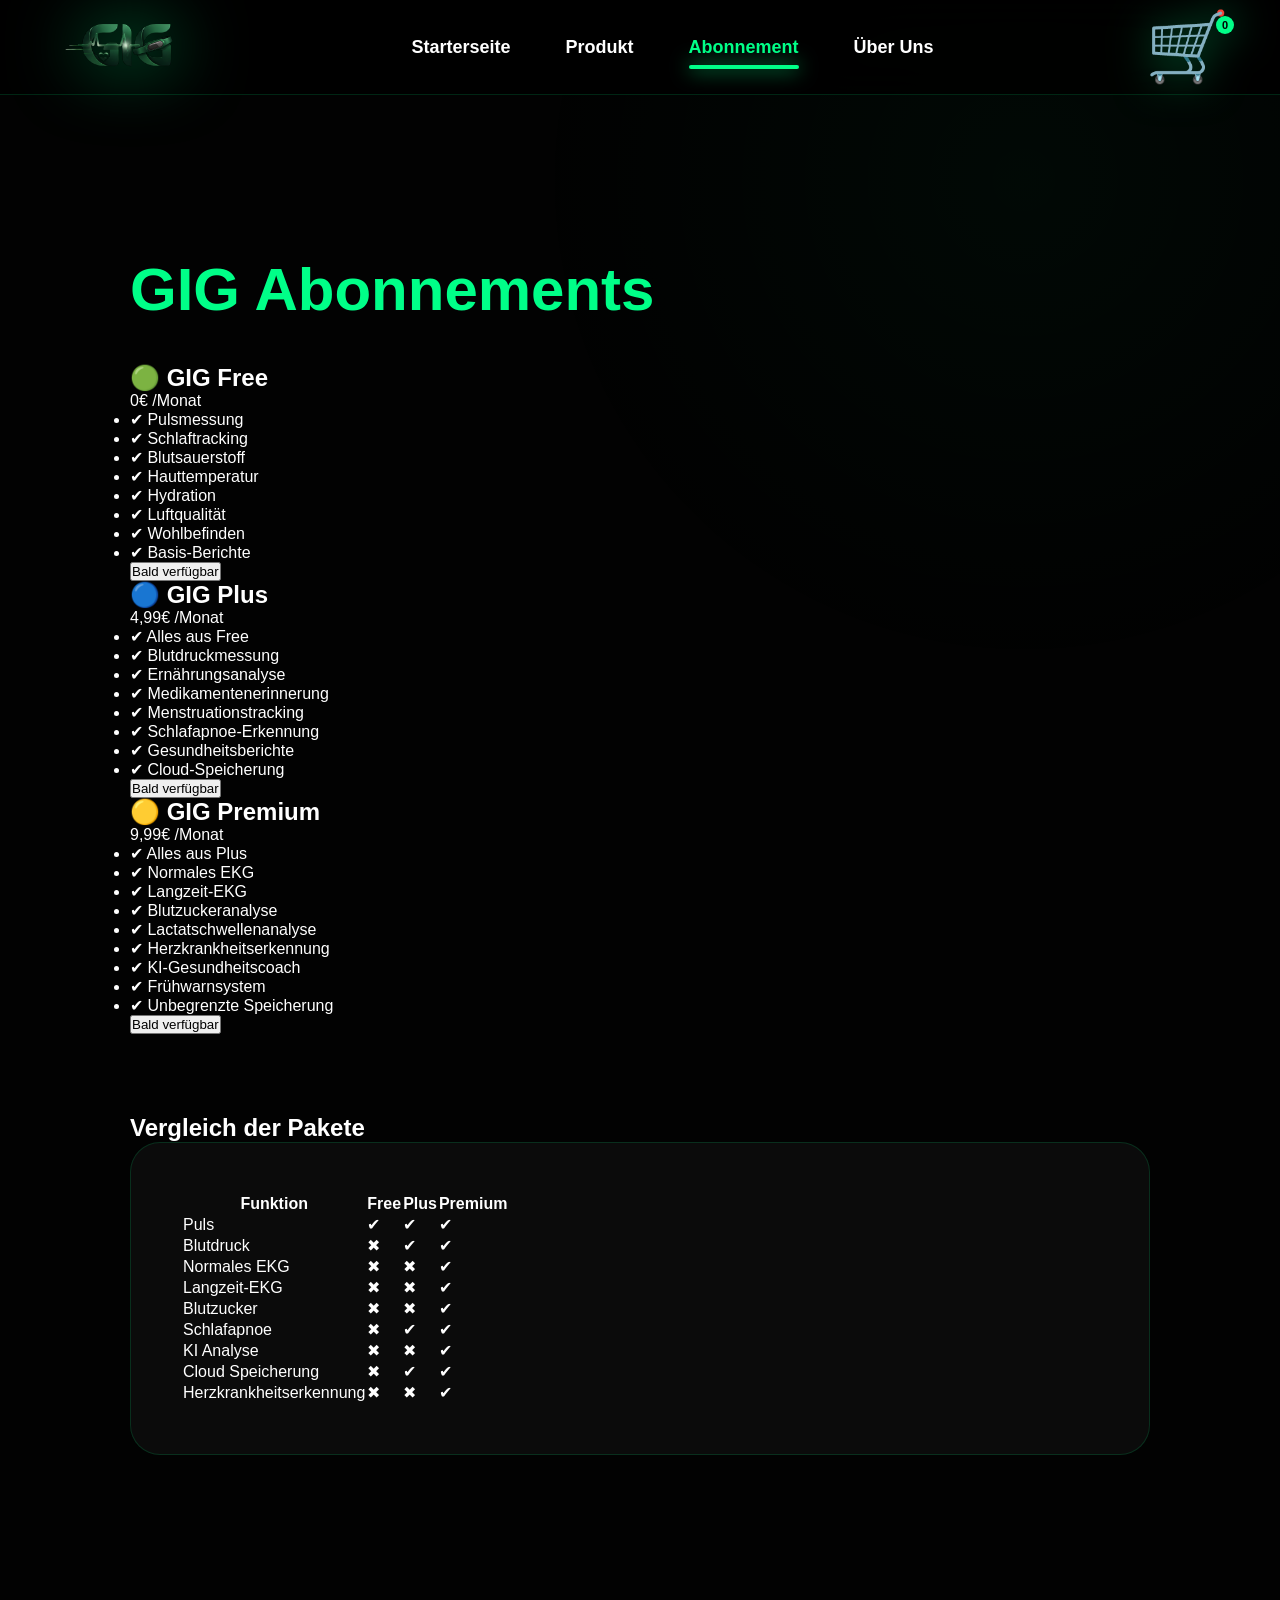
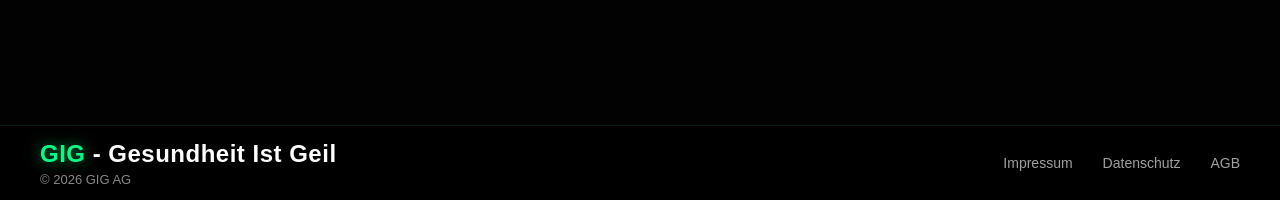
==== abonnement.html @ 449657bc "Create abonnement.html" ====
<!DOCTYPE html>
<html lang="de">

<head>

<meta charset="UTF-8">
<meta name="viewport" content="width=device-width, initial-scale=1.0">

<title>Abonnement | GIG Bracelet</title>

<link rel="stylesheet" href="style.css">

</head>

<body class="legal-body">

<div class="background-glow"></div>

<header>

<nav class="navbar">

<div class="logo">

<img src="logo.png" alt="GIG Logo">

</div>

<ul class="nav-links">

<li>
<a href="index.html">
Starterseite
</a>
</li>

<li>
<a href="produkt.html">
Produkt
</a>
</li>

<li>
<a href="abonnement.html" class="active">
Abonnement
</a>
</li>

<li>
<a href="ueber-uns.html">
Über Uns
</a>
</li>

</ul>

<div class="nav-actions">

<a href="#" class="cart">

🛒

<span class="cart-badge">
0
</span>

</a>

</div>

</nav>

</header>

<main class="legal-page">

<h1>

GIG Abonnements

</h1>

<div class="subscription-grid">

<div class="subscription-card">

<h2>

🟢 GIG Free

</h2>

<div class="price">

0€

<span>/Monat</span>

</div>

<ul>

<li>✔ Pulsmessung</li>
<li>✔ Schlaftracking</li>
<li>✔ Blutsauerstoff</li>
<li>✔ Hauttemperatur</li>
<li>✔ Hydration</li>
<li>✔ Luftqualität</li>
<li>✔ Wohlbefinden</li>
<li>✔ Basis-Berichte</li>

</ul>

<button class="coming-soon">

Bald verfügbar

</button>

</div>

<div class="subscription-card featured">

<h2>

🔵 GIG Plus

</h2>

<div class="price">

4,99€

<span>/Monat</span>

</div>

<ul>

<li>✔ Alles aus Free</li>
<li>✔ Blutdruckmessung</li>
<li>✔ Ernährungsanalyse</li>
<li>✔ Medikamentenerinnerung</li>
<li>✔ Menstruationstracking</li>
<li>✔ Schlafapnoe-Erkennung</li>
<li>✔ Gesundheitsberichte</li>
<li>✔ Cloud-Speicherung</li>

</ul>

<button class="coming-soon">

Bald verfügbar

</button>

</div>
<div class="subscription-card">

<h2>

🟡 GIG Premium

</h2>

<div class="price">

9,99€

<span>/Monat</span>

</div>

<ul>

<li>✔ Alles aus Plus</li>
<li>✔ Normales EKG</li>
<li>✔ Langzeit-EKG</li>
<li>✔ Blutzuckeranalyse</li>
<li>✔ Lactatschwellenanalyse</li>
<li>✔ Herzkrankheitserkennung</li>
<li>✔ KI-Gesundheitscoach</li>
<li>✔ Frühwarnsystem</li>
<li>✔ Unbegrenzte Speicherung</li>

</ul>

<button class="coming-soon">

Bald verfügbar

</button>

</div>

</div>

<h2 style="margin-top:80px;">

Vergleich der Pakete

</h2>

<div class="legal-box">

<table class="comparison-table">

<tr>
<th>Funktion</th>
<th>Free</th>
<th>Plus</th>
<th>Premium</th>
</tr>

<tr>
<td>Puls</td>
<td>✔</td>
<td>✔</td>
<td>✔</td>
</tr>

<tr>
<td>Blutdruck</td>
<td>✖</td>
<td>✔</td>
<td>✔</td>
</tr>

<tr>
<td>Normales EKG</td>
<td>✖</td>
<td>✖</td>
<td>✔</td>
</tr>

<tr>
<td>Langzeit-EKG</td>
<td>✖</td>
<td>✖</td>
<td>✔</td>
</tr>

<tr>
<td>Blutzucker</td>
<td>✖</td>
<td>✖</td>
<td>✔</td>
</tr>

<tr>
<td>Schlafapnoe</td>
<td>✖</td>
<td>✔</td>
<td>✔</td>
</tr>

<tr>
<td>KI Analyse</td>
<td>✖</td>
<td>✖</td>
<td>✔</td>
</tr>

<tr>
<td>Cloud Speicherung</td>
<td>✖</td>
<td>✔</td>
<td>✔</td>
</tr>

<tr>
<td>Herzkrankheitserkennung</td>
<td>✖</td>
<td>✖</td>
<td>✔</td>
</tr>

</table>

</div>

</main>

<footer>

<div class="footer-container">

<div class="footer-left">

<h3>

<span>GIG</span>
- Gesundheit Ist Geil

</h3>

<p>

© 2026 GIG AG

</p>

</div>

<div class="footer-right">

<a href="impressum.html">
Impressum
</a>

<a href="datenschutz.html">
Datenschutz
</a>

<a href="agb.html">
AGB
</a>

</div>

</div>

</footer>

</body>

</html>
---- style.css ----
/* ==========================================
   GIG BRACELET - MEGA VERSION
   CSS PART 1
========================================== */

*{
margin:0;
padding:0;
box-sizing:border-box;
font-family:'Segoe UI',sans-serif;
}

html{
scroll-behavior:smooth;
}

body{

background:#020202;
color:white;

height:100vh;

overflow:hidden;
}

/* ==========================
   BACKGROUND
========================== */

.background-glow{

position:fixed;

top:-250px;
right:-250px;

width:1200px;
height:1200px;

background:
radial-gradient(
circle,
rgba(0,255,136,.20),
transparent 70%
);

filter:blur(120px);

z-index:-2;
}

/* ==========================
   NAVBAR
========================== */

.navbar{

height:95px;

display:flex;

justify-content:space-between;

align-items:center;

padding:0 50px;

background:
rgba(0,0,0,.82);

backdrop-filter:blur(20px);

border-bottom:
1px solid rgba(0,255,136,.15);
}

/* ==========================
   LOGO
========================== */

.logo img{

height:150px;

filter:
drop-shadow(
0 0 35px rgba(0,255,136,.55)
);

transition:.3s;
}

.logo img:hover{

transform:scale(1.04);
}

/* ==========================
   MENU
========================== */

.nav-links{

display:flex;

list-style:none;

gap:55px;
}

.nav-links a{

text-decoration:none;

color:white;

font-size:18px;

font-weight:700;

transition:.3s;
}

.nav-links a:hover{

color:#00ff88;
}

.active{

color:#00ff88 !important;

position:relative;
}

.active::after{

content:"";

position:absolute;

left:0;
bottom:-12px;

width:100%;
height:4px;

background:#00ff88;

border-radius:50px;

box-shadow:
0 0 20px #00ff88;
}

/* ==========================
   CART
========================== */

.cart{

position:relative;

font-size:68px;

text-decoration:none;

color:white;

filter:
drop-shadow(
0 0 20px rgba(0,255,136,.5)
);
}

.cart-badge{

position:absolute;

top:8px;
right:-4px;

width:18px;
height:18px;

border-radius:50%;

background:#00ff88;

color:black;

font-size:11px;

display:flex;

align-items:center;

justify-content:center;

font-weight:900;
}

/* ==========================
   HERO
========================== */

.hero{

height:calc(100vh - 95px);

display:grid;

grid-template-columns:
42% 58%;

align-items:center;

padding:
20px 60px 80px;
}

/* ==========================
   LEFT SIDE
========================== */

.hero-left{

max-width:750px;
}

.hero-tag{

display:inline-block;

padding:
12px 20px;

background:
rgba(0,255,136,.10);

border:
1px solid rgba(0,255,136,.20);

border-radius:50px;

font-size:20px;

font-weight:900;

letter-spacing:3px;

color:#00ff88;

margin-bottom:25px;

text-shadow:
0 0 20px rgba(0,255,136,.4);
}

.hero-left h1{

font-size:140px;

font-weight:900;

line-height:.85;

margin-bottom:30px;

text-shadow:
0 0 25px rgba(0,255,136,.25),
0 0 60px rgba(0,255,136,.15);
}

.hero-left p{

font-size:22px;

line-height:1.9;

color:#dddddd;

margin-bottom:40px;
}

/* ==========================
   BUTTON
========================== */

.hero-buttons{

display:flex;

gap:20px;

margin-bottom:35px;
}

.btn-primary{

padding:
20px 38px;

background:#00ff88;

color:black;

font-weight:900;

border-radius:18px;

text-decoration:none;

transition:.3s;
}

.btn-primary:hover{

transform:translateY(-4px);

box-shadow:
0 0 35px rgba(0,255,136,.55);
}
/* ==========================================
   STATS CARDS
========================================== */

.stats{

display:flex;

gap:20px;
}

.stat-card{

width:170px;
height:170px;

background:
linear-gradient(
180deg,
rgba(12,12,12,.95),
rgba(18,18,18,.98)
);

border:
1px solid rgba(0,255,136,.15);

border-radius:26px;

display:flex;
flex-direction:column;

justify-content:center;
align-items:center;

transition:.3s;
}

.stat-card:hover{

transform:
translateY(-10px);

border-color:#00ff88;

box-shadow:
0 0 35px rgba(0,255,136,.25);
}

/* SYMBOL */

.stat-icon{

font-size:34px;

margin-bottom:10px;
}

/* ZAHLEN */

.stat-number{

font-size:72px;

font-weight:900;

line-height:1;

color:#00ff88;

margin-bottom:8px;

text-shadow:
0 0 15px #00ff88,
0 0 35px rgba(0,255,136,.7),
0 0 70px rgba(0,255,136,.35);
}

.stat-text{

font-size:14px;

font-weight:600;

color:#d5d5d5;

text-align:center;

max-width:120px;
}

/* ==========================================
   HERO RIGHT
========================================== */

.hero-right{

position:relative;

display:flex;

justify-content:center;
align-items:center;

height:100%;
}

/* ==========================================
   BRACELET GLOW
========================================== */

.bracelet-glow{

position:absolute;

width:1000px;
height:1000px;

background:
radial-gradient(
circle,
rgba(0,255,136,.22),
rgba(0,255,136,.08),
transparent 70%
);

filter:blur(120px);

z-index:1;
}

/* ==========================================
   BRACELET IMAGE
========================================== */

.bracelet-image{

position:relative;

z-index:2;

width:720px;

max-width:none;

filter:
drop-shadow(
0 0 50px rgba(0,255,136,.25)
)
drop-shadow(
0 0 120px rgba(0,255,136,.15)
);

animation:
braceletFloat 6s ease-in-out infinite;
}

@keyframes braceletFloat{

0%{
transform:translateY(0);
}

50%{
transform:translateY(-12px);
}

100%{
transform:translateY(0);
}

}

/* ==========================================
   FADE ANIMATION
========================================== */

.hero-left{

animation:
fadeLeft 1s ease;
}

.hero-right{

animation:
fadeRight 1s ease;
}

@keyframes fadeLeft{

from{

opacity:0;

transform:
translateX(-60px);
}

to{

opacity:1;

transform:
translateX(0);
}

}

@keyframes fadeRight{

from{

opacity:0;

transform:
translateX(60px);
}

to{

opacity:1;

transform:
translateX(0);
}

}
/* ==========================================
   FOOTER
========================================== */

footer{

position:absolute;

bottom:0;
left:0;

width:100%;

height:75px;

display:flex;
align-items:center;

padding:0 40px;

border-top:
1px solid rgba(0,255,136,.12);

background:
rgba(0,0,0,.55);

backdrop-filter:
blur(20px);
}

.footer-container{

width:100%;

display:flex;

justify-content:space-between;

align-items:center;
}

/* LEFT */

.footer-left h3{

font-size:24px;

font-weight:900;

letter-spacing:.5px;
}

.footer-left span{

color:#00ff88;

text-shadow:
0 0 15px rgba(0,255,136,.6);
}

.footer-left p{

font-size:13px;

margin-top:4px;

color:#888;
}

/* RIGHT */

.footer-right{

display:flex;

gap:30px;
}

.footer-right a{

text-decoration:none;

font-size:14px;

color:#a0a0a0;

transition:.3s;
}

.footer-right a:hover{

color:#00ff88;
}

/* ==========================================
   PREMIUM GLOW EFFECTS
========================================== */

.logo img{

animation:
logoPulse 4s ease-in-out infinite;
}

@keyframes logoPulse{

0%{
filter:
drop-shadow(
0 0 25px rgba(0,255,136,.35)
);
}

50%{
filter:
drop-shadow(
0 0 45px rgba(0,255,136,.8)
);
}

100%{
filter:
drop-shadow(
0 0 25px rgba(0,255,136,.35)
);
}

}

.hero-left h1{

text-shadow:
0 0 20px rgba(0,255,136,.25),
0 0 50px rgba(0,255,136,.15),
0 0 120px rgba(0,255,136,.08);
}

/* ==========================================
   LARGE SCREENS
========================================== */

@media(min-width:1800px){

.hero-left h1{

font-size:170px;
}

.hero-left p{

font-size:28px;
}

.bracelet-image{

width:900px;
}

.logo img{

height:180px;
}

.stat-card{

width:190px;
height:190px;
}

}

/* ==========================================
   TABLET
========================================== */

@media(max-width:1200px){

body{
overflow:auto;
}

.hero{

grid-template-columns:1fr;

height:auto;

padding-top:120px;
}

.hero-left{

text-align:center;

max-width:100%;
}

.hero-buttons{

justify-content:center;
}

.stats{

justify-content:center;

flex-wrap:wrap;
}

.hero-right{

margin-top:40px;
}

.bracelet-image{

width:600px;

max-width:100%;
}

footer{

position:relative;

height:auto;

padding:25px;
}

.footer-container{

flex-direction:column;

gap:15px;

text-align:center;
}

}

/* ==========================================
   MOBILE
========================================== */

@media(max-width:768px){

.navbar{

padding:0 20px;
}

.logo img{

height:90px;
}

.nav-links{

display:none;
}

.cart{

font-size:48px;
}

.hero{

padding:120px 20px 40px;
}

.hero-left h1{

font-size:72px;
}

.hero-left p{

font-size:18px;
}

.hero-tag{

font-size:14px;
}

.hero-buttons{

justify-content:center;
}

.stats{

flex-direction:column;

align-items:center;
}

.stat-card{

width:100%;
max-width:280px;
}

.bracelet-image{

width:100%;
max-width:450px;
}

.footer-right{

flex-direction:column;

gap:10px;
}

}

/* ==========================================
   SMALL PHONES
========================================== */

@media(max-width:500px){

.hero-left h1{

font-size:50px;
}

.hero-left p{

font-size:16px;
}

.hero-tag{

font-size:12px;

letter-spacing:2px;
}

.logo img{

height:70px;
}

}

/* ==========================================
   SCROLLBAR
========================================== */

::-webkit-scrollbar{

width:10px;
}

::-webkit-scrollbar-track{

background:#050505;
}

::-webkit-scrollbar-thumb{

background:#00ff88;

border-radius:50px;
}

/* ==========================================
   FINAL TOUCH
========================================== */

img{
user-select:none;
}

a{
transition:.3s;
}

body::after{

content:"";

position:fixed;

top:0;
left:0;

width:100%;
height:100%;

pointer-events:none;

background:
radial-gradient(
circle at 80% 20%,
rgba(0,255,136,.03),
transparent 40%
);

z-index:-1;
}

/* ==========================================
   LEGAL PAGES
========================================== */

.legal-page{

max-width:1100px;

margin:120px auto;

padding:40px;
}

.legal-page h1{

font-size:60px;

margin-bottom:40px;

color:#00ff88;
}

.legal-box{

background:#0b0b0b;

padding:40px;

border-radius:30px;

border:
1px solid rgba(0,255,136,.15);
}

.legal-box h2{

color:#00ff88;

margin-top:30px;
margin-bottom:15px;
}

.legal-box p{

line-height:1.8;

color:#d0d0d0;
}

/* ==========================================
   LEGAL PAGES
========================================== */

.legal-body{

height:auto !important;

overflow-y:auto !important;

overflow-x:hidden;
}

.legal-page{

max-width:1100px;

margin:120px auto;

padding:40px;

padding-bottom:150px;
}

.legal-box{

background:#0b0b0b;

border:1px solid rgba(0,255,136,.15);

border-radius:30px;

padding:50px;
}

.legal-box h2{

margin-top:30px;

margin-bottom:15px;

color:#00ff88;
}

.legal-box p{

line-height:2;

font-size:18px;

color:#d0d0d0;
}

.legal-body footer{

position:relative;

margin-top:80px;
}

/* ==========================================
   LEGAL PAGES NO GLOW
========================================== */

body.legal-body .background-glow{

display:none;
}
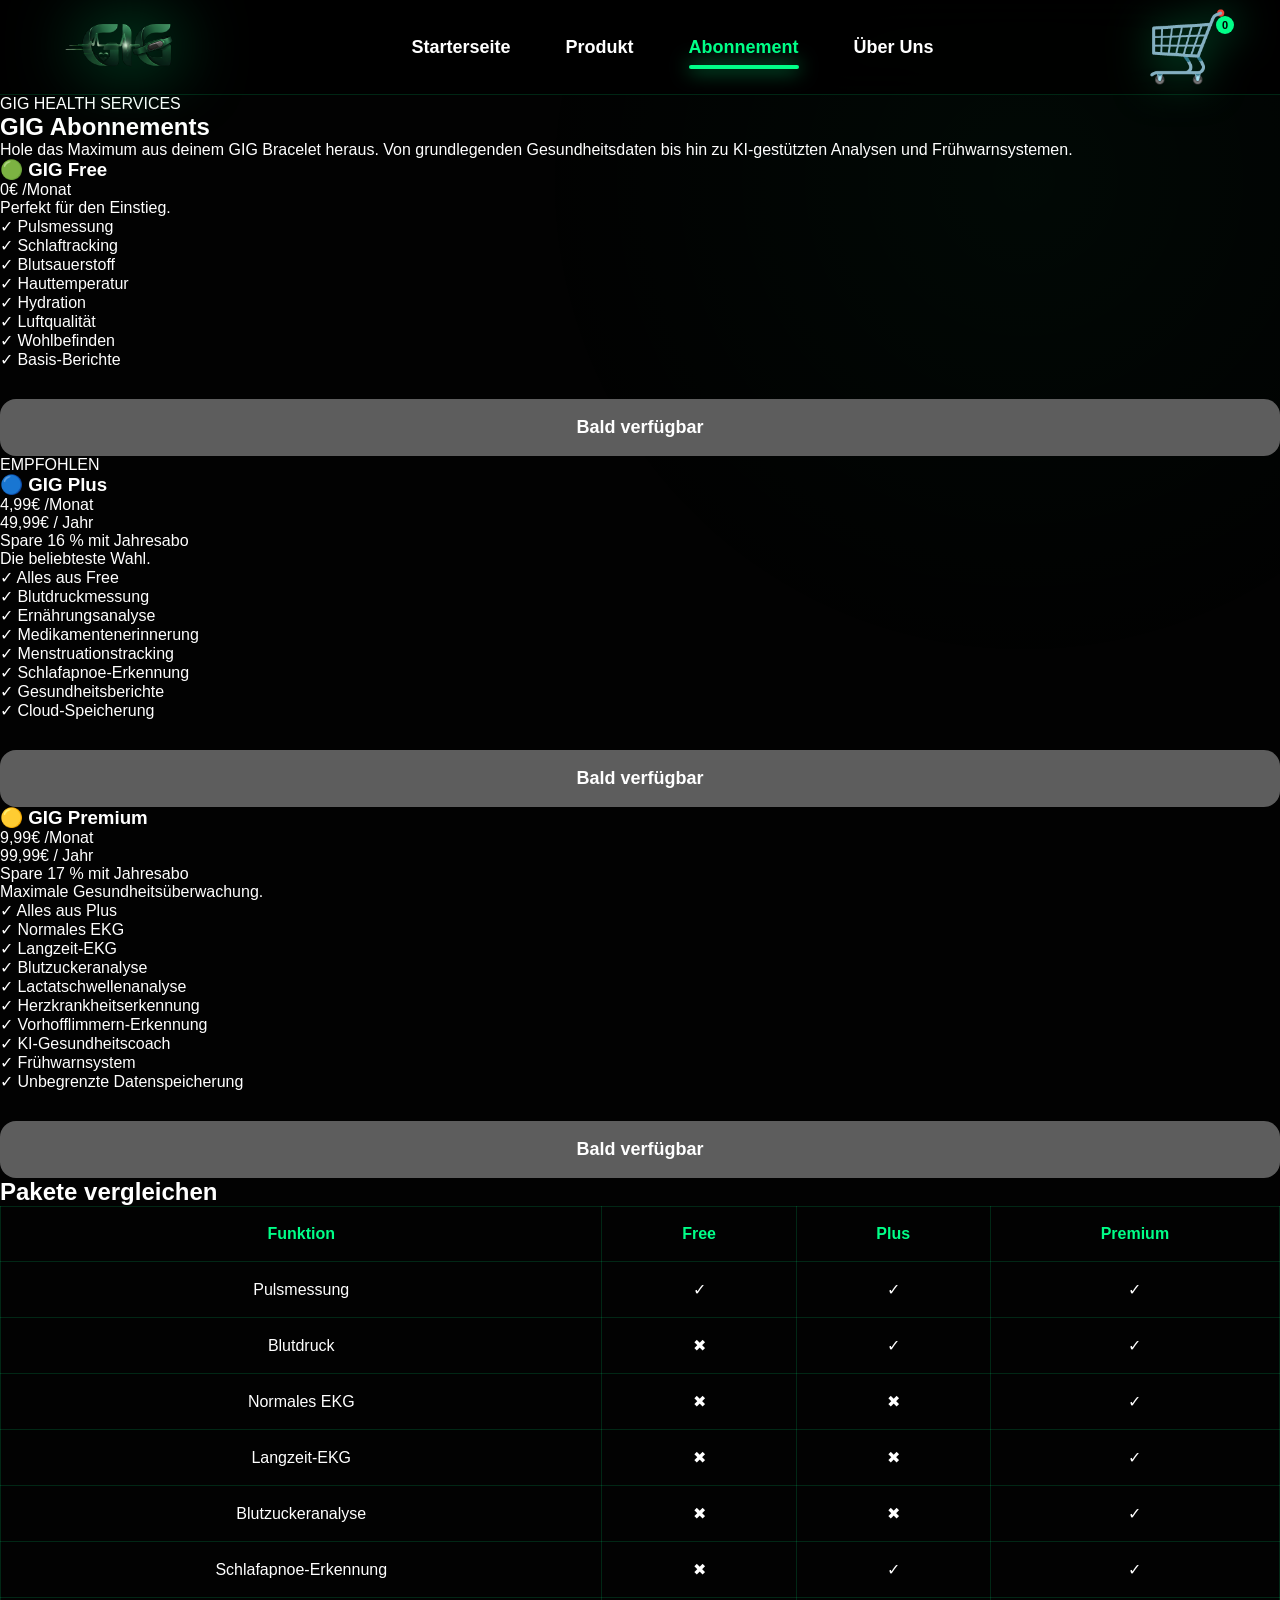
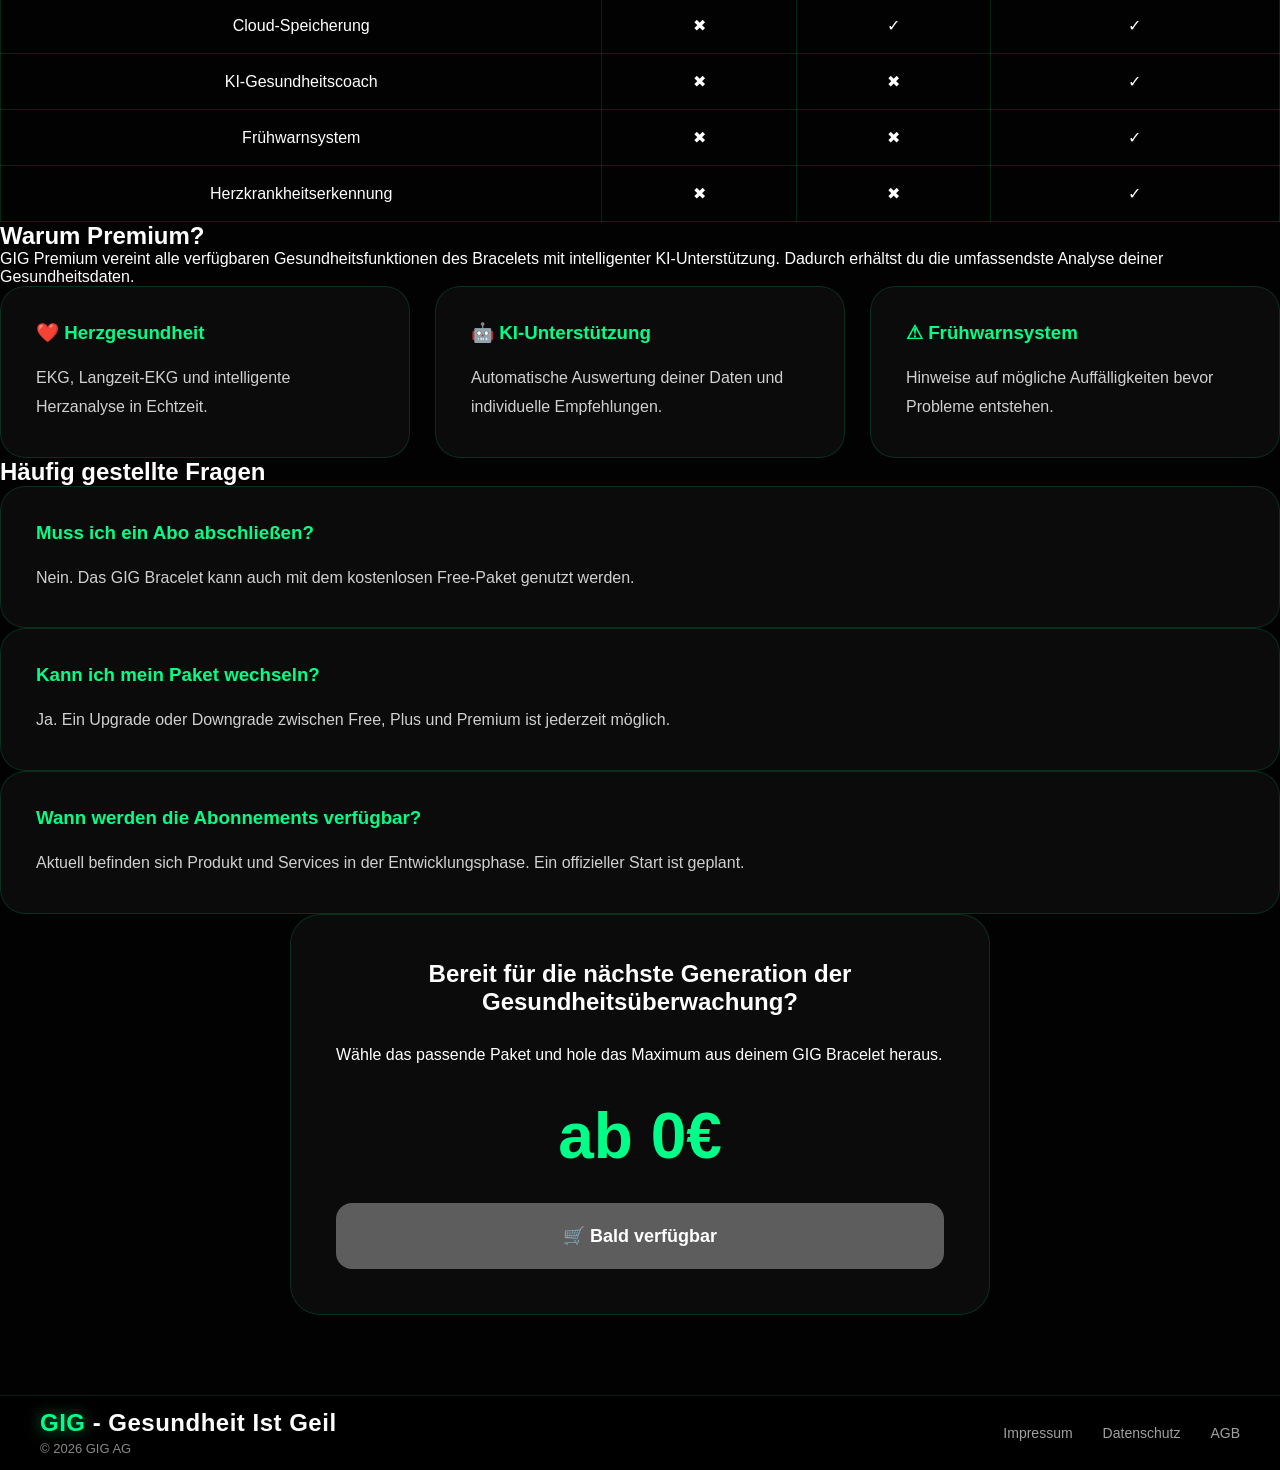
==== commit c44e289e: "Update abonnement.html" ====
--- a/abonnement.html
+++ b/abonnement.html
@@ -4,17 +4,21 @@
 <head>
 
 <meta charset="UTF-8">
-<meta name="viewport" content="width=device-width, initial-scale=1.0">
-
-<title>Abonnement | GIG Bracelet</title>
+
+<meta name="viewport"
+content="width=device-width, initial-scale=1.0">
+
+<title>
+
+GIG Abonnements
+
+</title>
 
 <link rel="stylesheet" href="style.css">
 
 </head>
 
 <body class="legal-body">
-
-<div class="background-glow"></div>
 
 <header>
 
@@ -61,7 +65,9 @@
 🛒
 
 <span class="cart-badge">
+
 0
+
 </span>
 
 </a>
@@ -72,7 +78,15 @@
 
 </header>
 
-<main class="legal-page">
+<main class="subscription-page">
+
+<section class="subscription-hero">
+
+<span class="subscription-label">
+
+GIG HEALTH SERVICES
+
+</span>
 
 <h1>
 
@@ -80,204 +94,543 @@
 
 </h1>
 
-<div class="subscription-grid">
-
-<div class="subscription-card">
+<p>
+
+Hole das Maximum aus deinem
+GIG Bracelet heraus.
+
+Von grundlegenden Gesundheitsdaten
+bis hin zu KI-gestützten Analysen
+und Frühwarnsystemen.
+
+</p>
+
+</section>
+
+<section class="plans-section">
+
+<div class="plans-grid">
+
+<!-- FREE -->
+
+<div class="plan-card">
+
+<h3>
+
+🟢 GIG Free
+
+</h3>
+
+<div class="plan-price">
+
+0€
+
+<span>/Monat</span>
+
+</div>
+
+<p class="plan-desc">
+
+Perfekt für den Einstieg.
+
+</p>
+
+<ul>
+
+<li>✓ Pulsmessung</li>
+
+<li>✓ Schlaftracking</li>
+
+<li>✓ Blutsauerstoff</li>
+
+<li>✓ Hauttemperatur</li>
+
+<li>✓ Hydration</li>
+
+<li>✓ Luftqualität</li>
+
+<li>✓ Wohlbefinden</li>
+
+<li>✓ Basis-Berichte</li>
+
+</ul>
+
+<button class="coming-soon">
+
+Bald verfügbar
+
+</button>
+
+</div>
+
+<!-- PLUS -->
+
+<div class="plan-card featured-plan">
+
+<div class="recommended-badge">
+
+EMPFOHLEN
+
+</div>
+
+<h3>
+
+🔵 GIG Plus
+
+</h3>
+
+<div class="plan-price">
+
+4,99€
+
+<span>/Monat</span>
+
+</div>
+
+<div class="year-price">
+
+49,99€ / Jahr
+
+</div>
+
+<div class="save-text">
+
+Spare 16 % mit Jahresabo
+
+</div>
+
+<p class="plan-desc">
+
+Die beliebteste Wahl.
+
+</p>
+
+<ul>
+
+<li>✓ Alles aus Free</li>
+
+<li>✓ Blutdruckmessung</li>
+
+<li>✓ Ernährungsanalyse</li>
+
+<li>✓ Medikamentenerinnerung</li>
+
+<li>✓ Menstruationstracking</li>
+
+<li>✓ Schlafapnoe-Erkennung</li>
+
+<li>✓ Gesundheitsberichte</li>
+
+<li>✓ Cloud-Speicherung</li>
+
+</ul>
+
+<button class="coming-soon">
+
+Bald verfügbar
+
+</button>
+
+</div>
+<!-- PREMIUM -->
+
+<div class="plan-card">
+
+<h3>
+
+🟡 GIG Premium
+
+</h3>
+
+<div class="plan-price">
+
+9,99€
+
+<span>/Monat</span>
+
+</div>
+
+<div class="year-price">
+
+99,99€ / Jahr
+
+</div>
+
+<div class="save-text">
+
+Spare 17 % mit Jahresabo
+
+</div>
+
+<p class="plan-desc">
+
+Maximale Gesundheitsüberwachung.
+
+</p>
+
+<ul>
+
+<li>✓ Alles aus Plus</li>
+
+<li>✓ Normales EKG</li>
+
+<li>✓ Langzeit-EKG</li>
+
+<li>✓ Blutzuckeranalyse</li>
+
+<li>✓ Lactatschwellenanalyse</li>
+
+<li>✓ Herzkrankheitserkennung</li>
+
+<li>✓ Vorhofflimmern-Erkennung</li>
+
+<li>✓ KI-Gesundheitscoach</li>
+
+<li>✓ Frühwarnsystem</li>
+
+<li>✓ Unbegrenzte Datenspeicherung</li>
+
+</ul>
+
+<button class="coming-soon">
+
+Bald verfügbar
+
+</button>
+
+</div>
+
+</div>
+
+</section>
+
+<section class="comparison-section">
 
 <h2>
 
-🟢 GIG Free
+Pakete vergleichen
 
 </h2>
 
-<div class="price">
-
-0€
-
-<span>/Monat</span>
-
-</div>
-
-<ul>
-
-<li>✔ Pulsmessung</li>
-<li>✔ Schlaftracking</li>
-<li>✔ Blutsauerstoff</li>
-<li>✔ Hauttemperatur</li>
-<li>✔ Hydration</li>
-<li>✔ Luftqualität</li>
-<li>✔ Wohlbefinden</li>
-<li>✔ Basis-Berichte</li>
-
-</ul>
-
-<button class="coming-soon">
-
-Bald verfügbar
+<div class="comparison-wrapper">
+
+<table class="comparison-table">
+
+<tr>
+
+<th>Funktion</th>
+
+<th>Free</th>
+
+<th>Plus</th>
+
+<th>Premium</th>
+
+</tr>
+
+<tr>
+
+<td>Pulsmessung</td>
+
+<td>✓</td>
+
+<td>✓</td>
+
+<td>✓</td>
+
+</tr>
+
+<tr>
+
+<td>Blutdruck</td>
+
+<td>✖</td>
+
+<td>✓</td>
+
+<td>✓</td>
+
+</tr>
+
+<tr>
+
+<td>Normales EKG</td>
+
+<td>✖</td>
+
+<td>✖</td>
+
+<td>✓</td>
+
+</tr>
+
+<tr>
+
+<td>Langzeit-EKG</td>
+
+<td>✖</td>
+
+<td>✖</td>
+
+<td>✓</td>
+
+</tr>
+
+<tr>
+
+<td>Blutzuckeranalyse</td>
+
+<td>✖</td>
+
+<td>✖</td>
+
+<td>✓</td>
+
+</tr>
+
+<tr>
+
+<td>Schlafapnoe-Erkennung</td>
+
+<td>✖</td>
+
+<td>✓</td>
+
+<td>✓</td>
+
+</tr>
+
+<tr>
+
+<td>Cloud-Speicherung</td>
+
+<td>✖</td>
+
+<td>✓</td>
+
+<td>✓</td>
+
+</tr>
+
+<tr>
+
+<td>KI-Gesundheitscoach</td>
+
+<td>✖</td>
+
+<td>✖</td>
+
+<td>✓</td>
+
+</tr>
+
+<tr>
+
+<td>Frühwarnsystem</td>
+
+<td>✖</td>
+
+<td>✖</td>
+
+<td>✓</td>
+
+</tr>
+
+<tr>
+
+<td>Herzkrankheitserkennung</td>
+
+<td>✖</td>
+
+<td>✖</td>
+
+<td>✓</td>
+
+</tr>
+
+</table>
+
+</div>
+
+</section>
+
+<section class="premium-highlight">
+
+<h2>
+
+Warum Premium?
+
+</h2>
+
+<p>
+
+GIG Premium vereint alle verfügbaren
+Gesundheitsfunktionen des Bracelets
+mit intelligenter KI-Unterstützung.
+
+Dadurch erhältst du die umfassendste
+Analyse deiner Gesundheitsdaten.
+
+</p>
+
+<div class="feature-grid">
+
+<div class="feature-card">
+
+<h3>
+
+❤️ Herzgesundheit
+
+</h3>
+
+<p>
+
+EKG, Langzeit-EKG und intelligente
+Herzanalyse in Echtzeit.
+
+</p>
+
+</div>
+
+<div class="feature-card">
+
+<h3>
+
+🤖 KI-Unterstützung
+
+</h3>
+
+<p>
+
+Automatische Auswertung deiner Daten
+und individuelle Empfehlungen.
+
+</p>
+
+</div>
+
+<div class="feature-card">
+
+<h3>
+
+⚠ Frühwarnsystem
+
+</h3>
+
+<p>
+
+Hinweise auf mögliche Auffälligkeiten
+bevor Probleme entstehen.
+
+</p>
+
+</div>
+
+</div>
+
+</section>
+<section class="faq-section">
+
+<h2>
+
+Häufig gestellte Fragen
+
+</h2>
+
+<div class="faq-grid">
+
+<div class="feature-card">
+
+<h3>
+
+Muss ich ein Abo abschließen?
+
+</h3>
+
+<p>
+
+Nein. Das GIG Bracelet kann auch
+mit dem kostenlosen Free-Paket genutzt werden.
+
+</p>
+
+</div>
+
+<div class="feature-card">
+
+<h3>
+
+Kann ich mein Paket wechseln?
+
+</h3>
+
+<p>
+
+Ja. Ein Upgrade oder Downgrade
+zwischen Free, Plus und Premium
+ist jederzeit möglich.
+
+</p>
+
+</div>
+
+<div class="feature-card">
+
+<h3>
+
+Wann werden die Abonnements verfügbar?
+
+</h3>
+
+<p>
+
+Aktuell befinden sich Produkt und Services
+in der Entwicklungsphase.
+
+Ein offizieller Start ist geplant.
+
+</p>
+
+</div>
+
+</div>
+
+</section>
+
+<section class="final-subscription-section">
+
+<div class="summary-card">
+
+<h2>
+
+Bereit für die nächste Generation
+der Gesundheitsüberwachung?
+
+</h2>
+
+<p>
+
+Wähle das passende Paket
+und hole das Maximum aus deinem
+GIG Bracelet heraus.
+
+</p>
+
+<div class="summary-price">
+
+ab 0€
+
+</div>
+
+<button class="coming-soon large">
+
+🛒 Bald verfügbar
 
 </button>
 
 </div>
 
-<div class="subscription-card featured">
-
-<h2>
-
-🔵 GIG Plus
-
-</h2>
-
-<div class="price">
-
-4,99€
-
-<span>/Monat</span>
-
-</div>
-
-<ul>
-
-<li>✔ Alles aus Free</li>
-<li>✔ Blutdruckmessung</li>
-<li>✔ Ernährungsanalyse</li>
-<li>✔ Medikamentenerinnerung</li>
-<li>✔ Menstruationstracking</li>
-<li>✔ Schlafapnoe-Erkennung</li>
-<li>✔ Gesundheitsberichte</li>
-<li>✔ Cloud-Speicherung</li>
-
-</ul>
-
-<button class="coming-soon">
-
-Bald verfügbar
-
-</button>
-
-</div>
-<div class="subscription-card">
-
-<h2>
-
-🟡 GIG Premium
-
-</h2>
-
-<div class="price">
-
-9,99€
-
-<span>/Monat</span>
-
-</div>
-
-<ul>
-
-<li>✔ Alles aus Plus</li>
-<li>✔ Normales EKG</li>
-<li>✔ Langzeit-EKG</li>
-<li>✔ Blutzuckeranalyse</li>
-<li>✔ Lactatschwellenanalyse</li>
-<li>✔ Herzkrankheitserkennung</li>
-<li>✔ KI-Gesundheitscoach</li>
-<li>✔ Frühwarnsystem</li>
-<li>✔ Unbegrenzte Speicherung</li>
-
-</ul>
-
-<button class="coming-soon">
-
-Bald verfügbar
-
-</button>
-
-</div>
-
-</div>
-
-<h2 style="margin-top:80px;">
-
-Vergleich der Pakete
-
-</h2>
-
-<div class="legal-box">
-
-<table class="comparison-table">
-
-<tr>
-<th>Funktion</th>
-<th>Free</th>
-<th>Plus</th>
-<th>Premium</th>
-</tr>
-
-<tr>
-<td>Puls</td>
-<td>✔</td>
-<td>✔</td>
-<td>✔</td>
-</tr>
-
-<tr>
-<td>Blutdruck</td>
-<td>✖</td>
-<td>✔</td>
-<td>✔</td>
-</tr>
-
-<tr>
-<td>Normales EKG</td>
-<td>✖</td>
-<td>✖</td>
-<td>✔</td>
-</tr>
-
-<tr>
-<td>Langzeit-EKG</td>
-<td>✖</td>
-<td>✖</td>
-<td>✔</td>
-</tr>
-
-<tr>
-<td>Blutzucker</td>
-<td>✖</td>
-<td>✖</td>
-<td>✔</td>
-</tr>
-
-<tr>
-<td>Schlafapnoe</td>
-<td>✖</td>
-<td>✔</td>
-<td>✔</td>
-</tr>
-
-<tr>
-<td>KI Analyse</td>
-<td>✖</td>
-<td>✖</td>
-<td>✔</td>
-</tr>
-
-<tr>
-<td>Cloud Speicherung</td>
-<td>✖</td>
-<td>✔</td>
-<td>✔</td>
-</tr>
-
-<tr>
-<td>Herzkrankheitserkennung</td>
-<td>✖</td>
-<td>✖</td>
-<td>✔</td>
-</tr>
-
-</table>
-
-</div>
+</section>
 
 </main>
 
@@ -305,15 +658,21 @@
 <div class="footer-right">
 
 <a href="impressum.html">
+
 Impressum
+
 </a>
 
 <a href="datenschutz.html">
+
 Datenschutz
+
 </a>
 
 <a href="agb.html">
+
 AGB
+
 </a>
 
 </div>
--- a/style.css
+++ b/style.css
@@ -1073,3 +1073,664 @@
 
 display:none;
 }
+
+/* ==========================================
+   ABONNEMENT
+========================================== */
+
+.subscription-grid{
+
+display:grid;
+
+grid-template-columns:
+repeat(3,1fr);
+
+gap:30px;
+
+margin-top:50px;
+}
+
+.subscription-card{
+
+background:#0b0b0b;
+
+padding:40px;
+
+border-radius:30px;
+
+border:
+1px solid rgba(0,255,136,.15);
+}
+
+.featured{
+
+border:
+2px solid #00ff88;
+
+box-shadow:
+0 0 30px rgba(0,255,136,.15);
+}
+
+.subscription-card h2{
+
+margin-bottom:20px;
+
+color:#00ff88;
+}
+
+.price{
+
+font-size:48px;
+
+font-weight:900;
+
+margin-bottom:25px;
+}
+
+.price span{
+
+font-size:18px;
+
+color:#999;
+}
+
+.subscription-card ul{
+
+list-style:none;
+
+line-height:2;
+}
+
+.coming-soon{
+
+width:100%;
+
+margin-top:30px;
+
+padding:15px;
+
+border:none;
+
+border-radius:15px;
+
+background:#666;
+
+color:white;
+
+font-weight:700;
+
+cursor:not-allowed;
+}
+
+.comparison-table{
+
+width:100%;
+
+border-collapse:collapse;
+}
+
+.comparison-table th,
+.comparison-table td{
+
+padding:18px;
+
+border:
+1px solid rgba(0,255,136,.15);
+
+text-align:center;
+}
+
+.comparison-table th{
+
+color:#00ff88;
+}
+
+/* ==========================================
+   PRODUCT V2
+========================================== */
+
+.product-page{
+
+max-width:1600px;
+
+margin:0 auto;
+
+padding:40px;
+}
+
+/* ==========================================
+   HERO
+========================================== */
+
+.product-hero-v2{
+
+display:grid;
+
+grid-template-columns:1fr 1fr;
+
+gap:80px;
+
+align-items:center;
+
+margin-top:60px;
+
+margin-bottom:100px;
+}
+
+.product-label{
+
+display:inline-block;
+
+padding:12px 20px;
+
+border-radius:30px;
+
+background:
+rgba(0,255,136,.10);
+
+border:
+1px solid rgba(0,255,136,.20);
+
+color:#00ff88;
+
+font-weight:800;
+
+letter-spacing:2px;
+}
+
+.product-left-v2 h1{
+
+font-size:120px;
+
+font-weight:900;
+
+line-height:.9;
+
+margin:25px 0;
+}
+
+.product-subtitle{
+
+font-size:22px;
+
+line-height:1.8;
+
+color:#d0d0d0;
+}
+
+.rating-box{
+
+margin-top:25px;
+
+font-size:26px;
+
+color:#00ff88;
+}
+
+.rating-box span{
+
+font-size:18px;
+
+margin-left:10px;
+
+color:#cfcfcf;
+}
+
+.price-box{
+
+font-size:72px;
+
+font-weight:900;
+
+margin-top:30px;
+
+color:#00ff88;
+
+text-shadow:
+0 0 15px rgba(0,255,136,.3);
+}
+
+/* ==========================================
+   PRODUCT IMAGE
+========================================== */
+
+.product-right-v2{
+
+display:flex;
+
+justify-content:center;
+align-items:center;
+}
+
+.product-right-v2 img{
+
+width:700px;
+
+max-width:100%;
+
+filter:
+drop-shadow(
+0 0 50px rgba(0,255,136,.25)
+);
+}
+
+/* ==========================================
+   CONFIGURATOR
+========================================== */
+
+.configurator-v2{
+
+margin-top:60px;
+
+margin-bottom:80px;
+}
+
+.configurator-v2 h2{
+
+font-size:52px;
+
+margin-bottom:15px;
+}
+
+.configurator-v2 p{
+
+color:#bdbdbd;
+
+margin-bottom:35px;
+}
+
+.config-grid-v2{
+
+display:grid;
+
+grid-template-columns:1fr 1fr;
+
+gap:30px;
+}
+
+.config-box{
+
+background:#0b0b0b;
+
+padding:35px;
+
+border-radius:25px;
+
+border:
+1px solid rgba(0,255,136,.15);
+}
+
+.config-box h3{
+
+margin-bottom:20px;
+
+font-size:24px;
+}
+
+.config-box select{
+
+width:100%;
+
+padding:18px;
+
+border:none;
+
+outline:none;
+
+border-radius:15px;
+
+background:#151515;
+
+color:white;
+
+font-size:16px;
+}
+
+.config-box input{
+
+width:100%;
+
+margin-top:15px;
+
+padding:18px;
+
+border:none;
+
+outline:none;
+
+border-radius:15px;
+
+background:#151515;
+
+color:white;
+
+font-size:16px;
+}
+
+/* ==========================================
+   MATERIALS
+========================================== */
+
+.materials-section{
+
+margin-top:90px;
+
+margin-bottom:90px;
+}
+
+.materials-section h2{
+
+font-size:52px;
+
+margin-bottom:40px;
+}
+
+.material-grid{
+
+display:grid;
+
+grid-template-columns:
+repeat(4,1fr);
+
+gap:25px;
+}
+
+.material-card{
+
+background:#0b0b0b;
+
+padding:35px;
+
+border-radius:25px;
+
+border:
+1px solid rgba(0,255,136,.15);
+
+transition:.3s;
+}
+
+.material-card:hover{
+
+transform:
+translateY(-8px);
+
+border-color:#00ff88;
+
+box-shadow:
+0 0 25px rgba(0,255,136,.15);
+}
+
+.material-card h3{
+
+margin-bottom:20px;
+
+color:#00ff88;
+}
+
+.material-card p{
+
+line-height:1.8;
+
+color:#d0d0d0;
+
+margin-bottom:20px;
+}
+
+.material-card span{
+
+color:#9f9f9f;
+
+font-size:14px;
+}
+
+/* ==========================================
+   SUMMARY
+========================================== */
+
+.summary-section{
+
+margin-bottom:100px;
+}
+
+.summary-card{
+
+max-width:700px;
+
+margin:auto;
+
+background:#0b0b0b;
+
+padding:45px;
+
+border-radius:30px;
+
+border:
+1px solid rgba(0,255,136,.15);
+}
+
+.summary-card h2{
+
+margin-bottom:30px;
+
+text-align:center;
+}
+
+.summary-row{
+
+display:flex;
+
+justify-content:space-between;
+
+padding:15px 0;
+
+border-bottom:
+1px solid rgba(255,255,255,.06);
+}
+
+.summary-price{
+
+text-align:center;
+
+font-size:64px;
+
+font-weight:900;
+
+color:#00ff88;
+
+margin-top:35px;
+}
+
+.coming-note{
+
+margin-top:20px;
+
+text-align:center;
+
+color:#8d8d8d;
+}
+
+/* ==========================================
+   BUTTON
+========================================== */
+
+.coming-soon{
+
+background:#5d5d5d;
+
+color:white;
+
+border:none;
+
+border-radius:16px;
+
+padding:18px 28px;
+
+font-size:18px;
+
+font-weight:700;
+
+cursor:not-allowed;
+}
+
+.coming-soon.large{
+
+width:100%;
+
+margin-top:30px;
+
+padding:22px;
+}
+
+/* ==========================================
+   FUNCTIONS
+========================================== */
+
+.functions-intro{
+
+text-align:center;
+
+margin-bottom:60px;
+}
+
+.functions-intro h2{
+
+font-size:58px;
+
+margin-bottom:15px;
+}
+
+.functions-intro p{
+
+font-size:20px;
+
+color:#bdbdbd;
+}
+
+.feature-grid{
+
+display:grid;
+
+grid-template-columns:
+repeat(3,1fr);
+
+gap:25px;
+}
+
+.feature-card{
+
+background:#0b0b0b;
+
+padding:35px;
+
+border-radius:25px;
+
+border:
+1px solid rgba(0,255,136,.15);
+}
+
+.feature-card h3{
+
+margin-bottom:20px;
+
+color:#00ff88;
+}
+
+.feature-card ul{
+
+list-style:none;
+
+line-height:2;
+}
+
+.feature-card p{
+
+line-height:1.8;
+
+color:#d0d0d0;
+}
+
+/* ==========================================
+   SECTIONS
+========================================== */
+
+.special-users,
+.technology-section,
+.functions-grid-section{
+
+margin-bottom:100px;
+}
+
+.special-users h2,
+.technology-section h2{
+
+font-size:52px;
+
+margin-bottom:35px;
+}
+
+/* ==========================================
+   RESPONSIVE
+========================================== */
+
+@media(max-width:1200px){
+
+.product-hero-v2{
+
+grid-template-columns:1fr;
+}
+
+.config-grid-v2{
+
+grid-template-columns:1fr;
+}
+
+.material-grid{
+
+grid-template-columns:
+repeat(2,1fr);
+}
+
+.feature-grid{
+
+grid-template-columns:
+repeat(2,1fr);
+}
+
+}
+
+@media(max-width:768px){
+
+.product-left-v2 h1{
+
+font-size:70px;
+}
+
+.price-box{
+
+font-size:48px;
+}
+
+.material-grid{
+
+grid-template-columns:1fr;
+}
+
+.feature-grid{
+
+grid-template-columns:1fr;
+}
+
+.functions-intro h2,
+.materials-section h2,
+.special-users h2,
+.technology-section h2{
+
+font-size:36px;
+}
+
+.summary-price{
+
+font-size:46px;
+}
+
+}
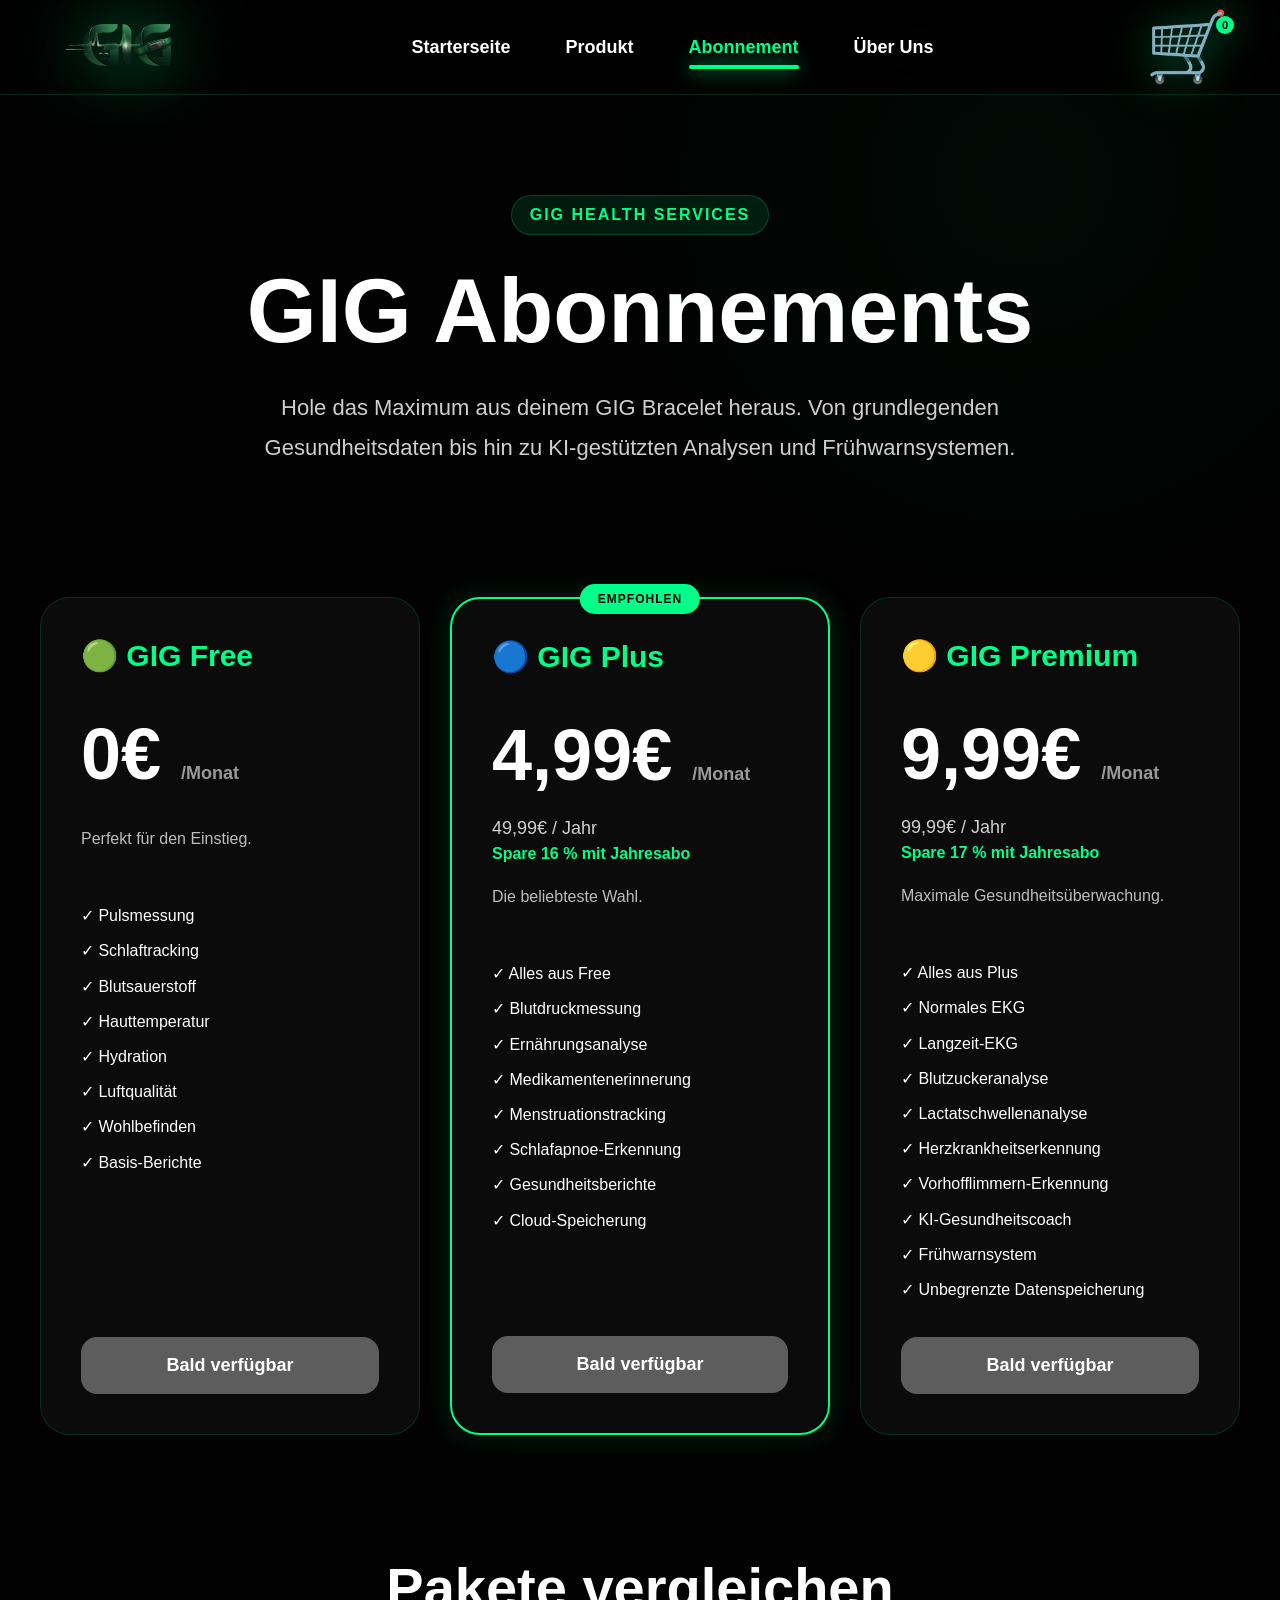
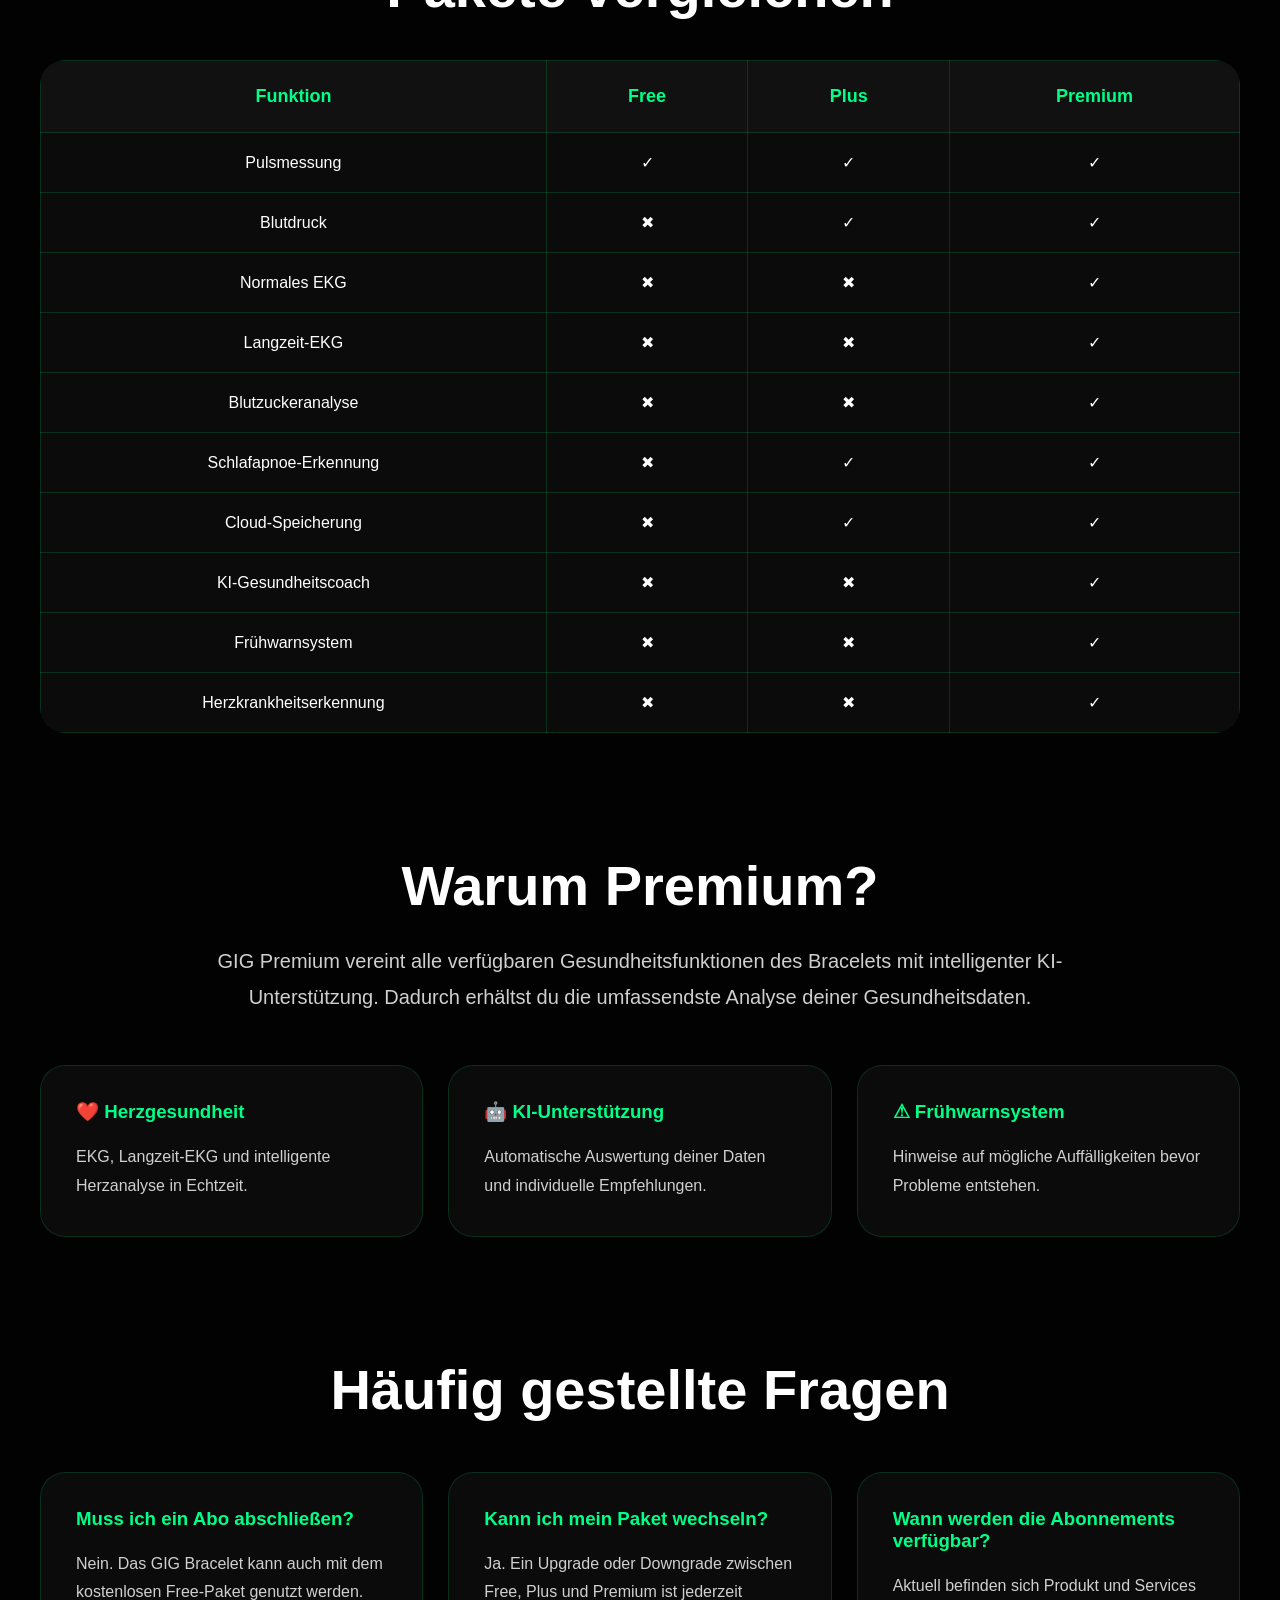
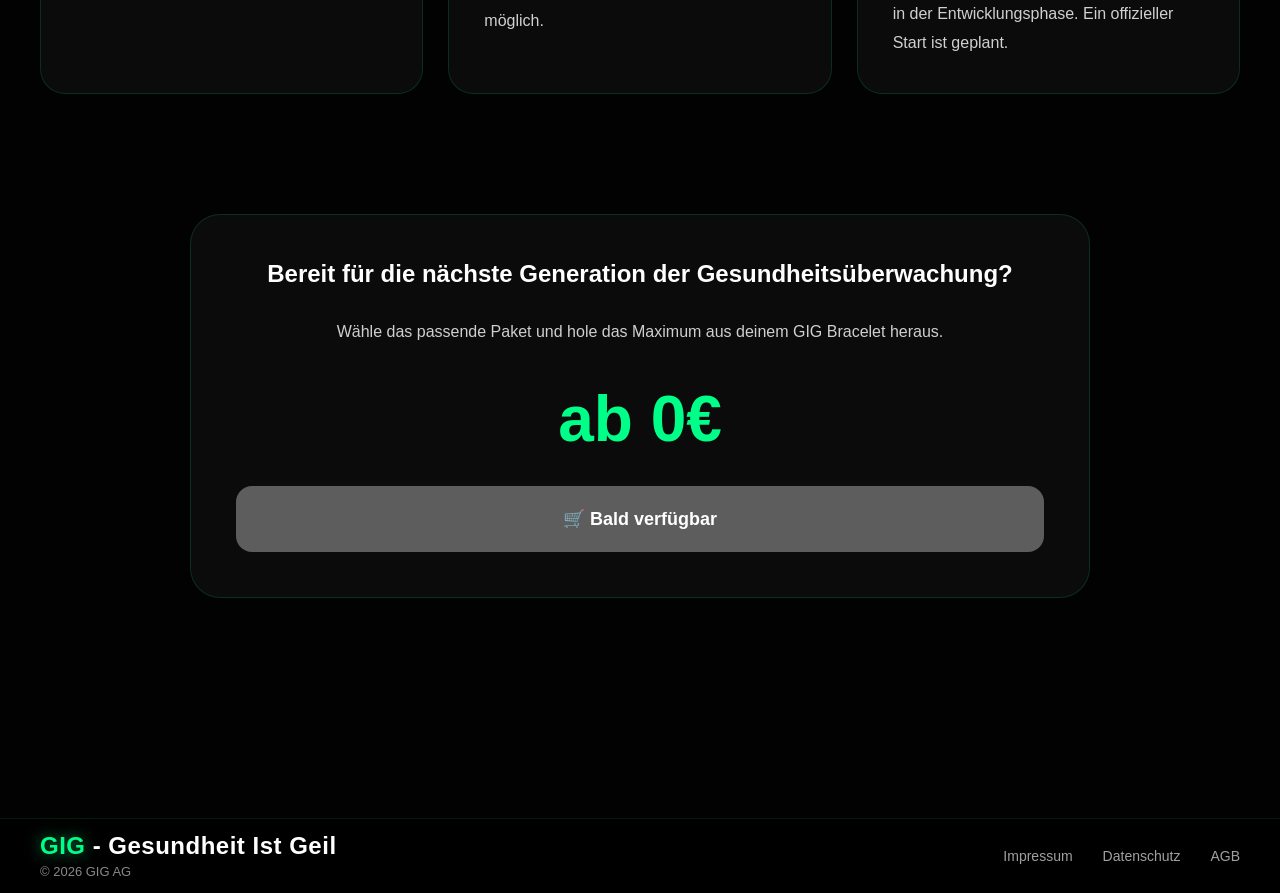
==== commit 0d9370ca: "Update abonnement.html" ====
--- a/abonnement.html
+++ b/abonnement.html
@@ -60,7 +60,7 @@
 
 <div class="nav-actions">
 
-<a href="#" class="cart">
+<a href="#" class="cart" onclick="showCartMessage(); return false;">
 
 🛒
 
--- a/style.css
+++ b/style.css
@@ -1734,3 +1734,452 @@
 }
 
 }
+
+/* ==========================================
+   ABONNEMENT V2
+========================================== */
+
+.subscription-page{
+
+max-width:1600px;
+
+margin:0 auto;
+
+padding:40px;
+}
+
+/* ==========================================
+   HERO
+========================================== */
+
+.subscription-hero{
+
+text-align:center;
+
+padding:60px 0 80px;
+}
+
+.subscription-label{
+
+display:inline-block;
+
+padding:10px 18px;
+
+border-radius:999px;
+
+background:
+rgba(0,255,136,.10);
+
+border:
+1px solid rgba(0,255,136,.20);
+
+color:#00ff88;
+
+font-weight:800;
+
+letter-spacing:2px;
+}
+
+.subscription-hero h1{
+
+font-size:90px;
+
+font-weight:900;
+
+margin:25px 0;
+}
+
+.subscription-hero p{
+
+max-width:900px;
+
+margin:auto;
+
+font-size:22px;
+
+line-height:1.8;
+
+color:#cfcfcf;
+}
+
+/* ==========================================
+   PLANS
+========================================== */
+
+.plans-grid{
+
+display:grid;
+
+grid-template-columns:
+repeat(3,1fr);
+
+gap:30px;
+
+margin-top:50px;
+}
+
+.plan-card{
+
+background:#0b0b0b;
+
+padding:40px;
+
+border-radius:30px;
+
+border:1px solid rgba(0,255,136,.15);
+
+display:flex;
+
+flex-direction:column;
+
+justify-content:flex-start;
+
+min-height:720px;
+
+position:relative;
+
+transition:.3s;
+}
+
+.plan-card:hover{
+
+transform:
+translateY(-8px);
+
+border-color:#00ff88;
+}
+
+.featured-plan{
+
+border:
+2px solid #00ff88;
+
+box-shadow:
+0 0 30px rgba(0,255,136,.15);
+}
+
+.recommended-badge{
+
+position:absolute;
+
+top:-15px;
+
+left:50%;
+
+transform:
+translateX(-50%);
+
+background:#00ff88;
+
+color:#000;
+
+padding:8px 18px;
+
+font-size:12px;
+
+font-weight:900;
+
+border-radius:999px;
+
+letter-spacing:1px;
+}
+
+.plan-card h3{
+
+font-size:30px;
+
+margin-bottom:20px;
+
+color:#00ff88;
+}
+
+.plan-price{
+
+font-size:72px;
+
+font-weight:900;
+
+margin-top:20px;
+
+margin-bottom:10px;
+}
+
+.plan-price span{
+
+font-size:18px;
+
+color:#999;
+}
+
+.year-price{
+
+margin-top:12px;
+
+font-size:18px;
+
+color:#d0d0d0;
+}
+
+.save-text{
+
+margin-top:6px;
+
+color:#00ff88;
+
+font-weight:700;
+}
+
+.plan-desc{
+
+margin:25px 0;
+
+color:#bdbdbd;
+}
+
+.plan-card ul{
+
+list-style:none;
+
+line-height:2.2;
+
+margin-top:25px;
+
+flex-grow:1;
+}
+
+list-style:none;
+
+line-height:2.1;
+}
+
+/* ==========================================
+   BUTTONS
+========================================== */
+
+.coming-soon{
+
+width:100%;
+
+margin-top:25px;
+
+padding:18px;
+
+border:none;
+
+border-radius:15px;
+
+background:#666;
+
+color:white;
+
+font-weight:800;
+
+font-size:16px;
+
+cursor:not-allowed;
+}
+
+/* ==========================================
+   COMPARISON TABLE
+========================================== */
+
+.comparison-section{
+
+margin-top:120px;
+
+margin-bottom:120px;
+}
+
+.comparison-section h2{
+
+font-size:56px;
+
+text-align:center;
+
+margin-bottom:40px;
+}
+
+.comparison-wrapper{
+
+overflow-x:auto;
+}
+
+.comparison-table{
+
+width:100%;
+
+border-collapse:collapse;
+
+background:#0b0b0b;
+
+border-radius:25px;
+
+overflow:hidden;
+}
+
+.comparison-table th{
+
+padding:25px;
+
+background:#111;
+
+color:#00ff88;
+
+font-size:18px;
+}
+
+.comparison-table td{
+
+padding:20px;
+
+text-align:center;
+
+border-top:
+1px solid rgba(255,255,255,.08);
+}
+
+.comparison-table tr:hover{
+
+background:
+rgba(255,255,255,.02);
+}
+
+/* ==========================================
+   PREMIUM SECTION
+========================================== */
+
+.premium-highlight{
+
+margin-bottom:120px;
+}
+
+.premium-highlight h2{
+
+font-size:56px;
+
+text-align:center;
+
+margin-bottom:25px;
+}
+
+.premium-highlight > p{
+
+max-width:900px;
+
+margin:0 auto 50px auto;
+
+text-align:center;
+
+font-size:20px;
+
+line-height:1.8;
+
+color:#cfcfcf;
+}
+
+/* ==========================================
+   FAQ
+========================================== */
+
+.faq-section{
+
+margin-bottom:120px;
+}
+
+.faq-section h2{
+
+font-size:56px;
+
+text-align:center;
+
+margin-bottom:50px;
+}
+
+.faq-grid{
+
+display:grid;
+
+grid-template-columns:
+repeat(3,1fr);
+
+gap:25px;
+}
+
+/* ==========================================
+   FINAL CTA
+========================================== */
+
+.final-subscription-section{
+
+margin-bottom:100px;
+}
+
+.final-subscription-section .summary-card{
+
+max-width:900px;
+
+text-align:center;
+}
+
+.final-subscription-section p{
+
+margin-top:20px;
+
+line-height:1.8;
+
+color:#cfcfcf;
+}
+
+/* ==========================================
+   RESPONSIVE
+========================================== */
+
+@media(max-width:1200px){
+
+.plans-grid{
+
+grid-template-columns:1fr;
+}
+
+.faq-grid{
+
+grid-template-columns:1fr;
+}
+
+.subscription-hero h1{
+
+font-size:70px;
+}
+
+}
+
+@media(max-width:768px){
+
+.subscription-page{
+
+padding:20px;
+}
+
+.subscription-hero h1{
+
+font-size:48px;
+}
+
+.subscription-hero p{
+
+font-size:18px;
+}
+
+.plan-price{
+
+font-size:48px;
+}
+
+.comparison-section h2,
+.premium-highlight h2,
+.faq-section h2{
+
+font-size:38px;
+}
+
+}
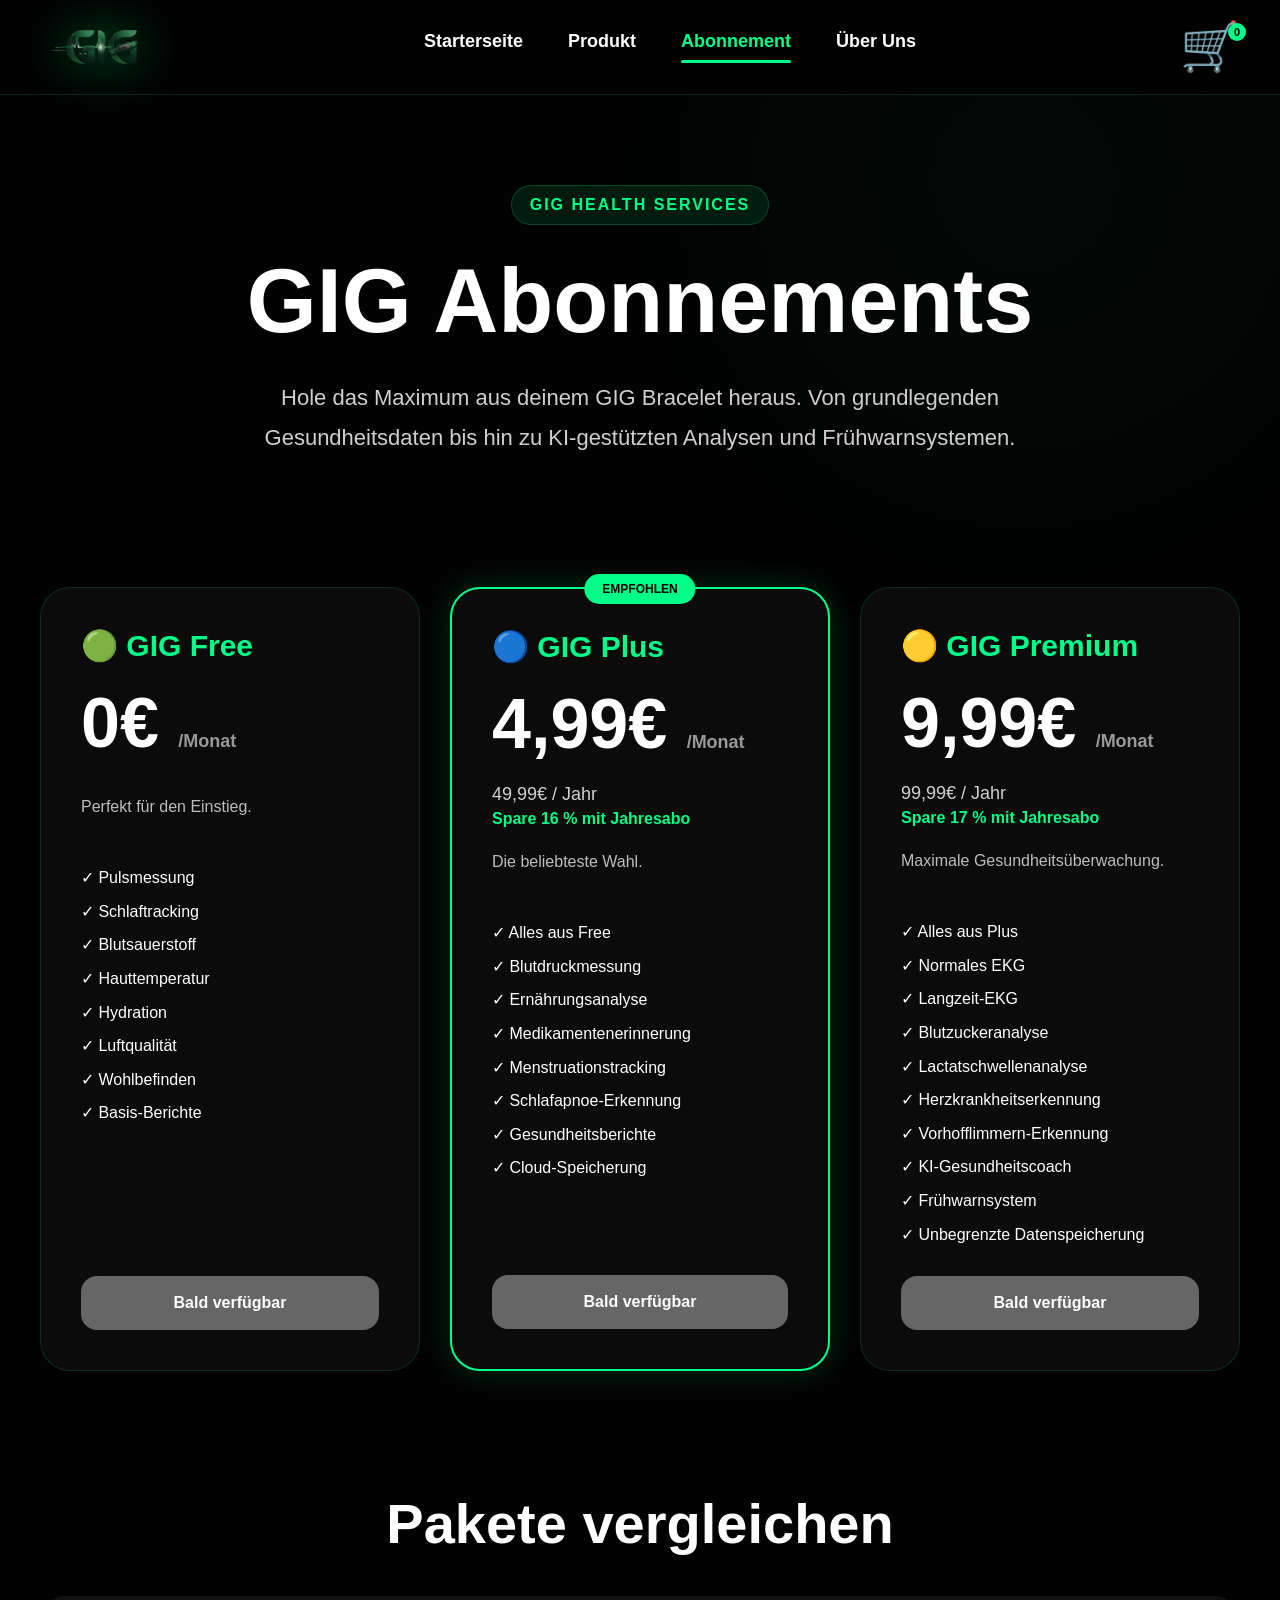
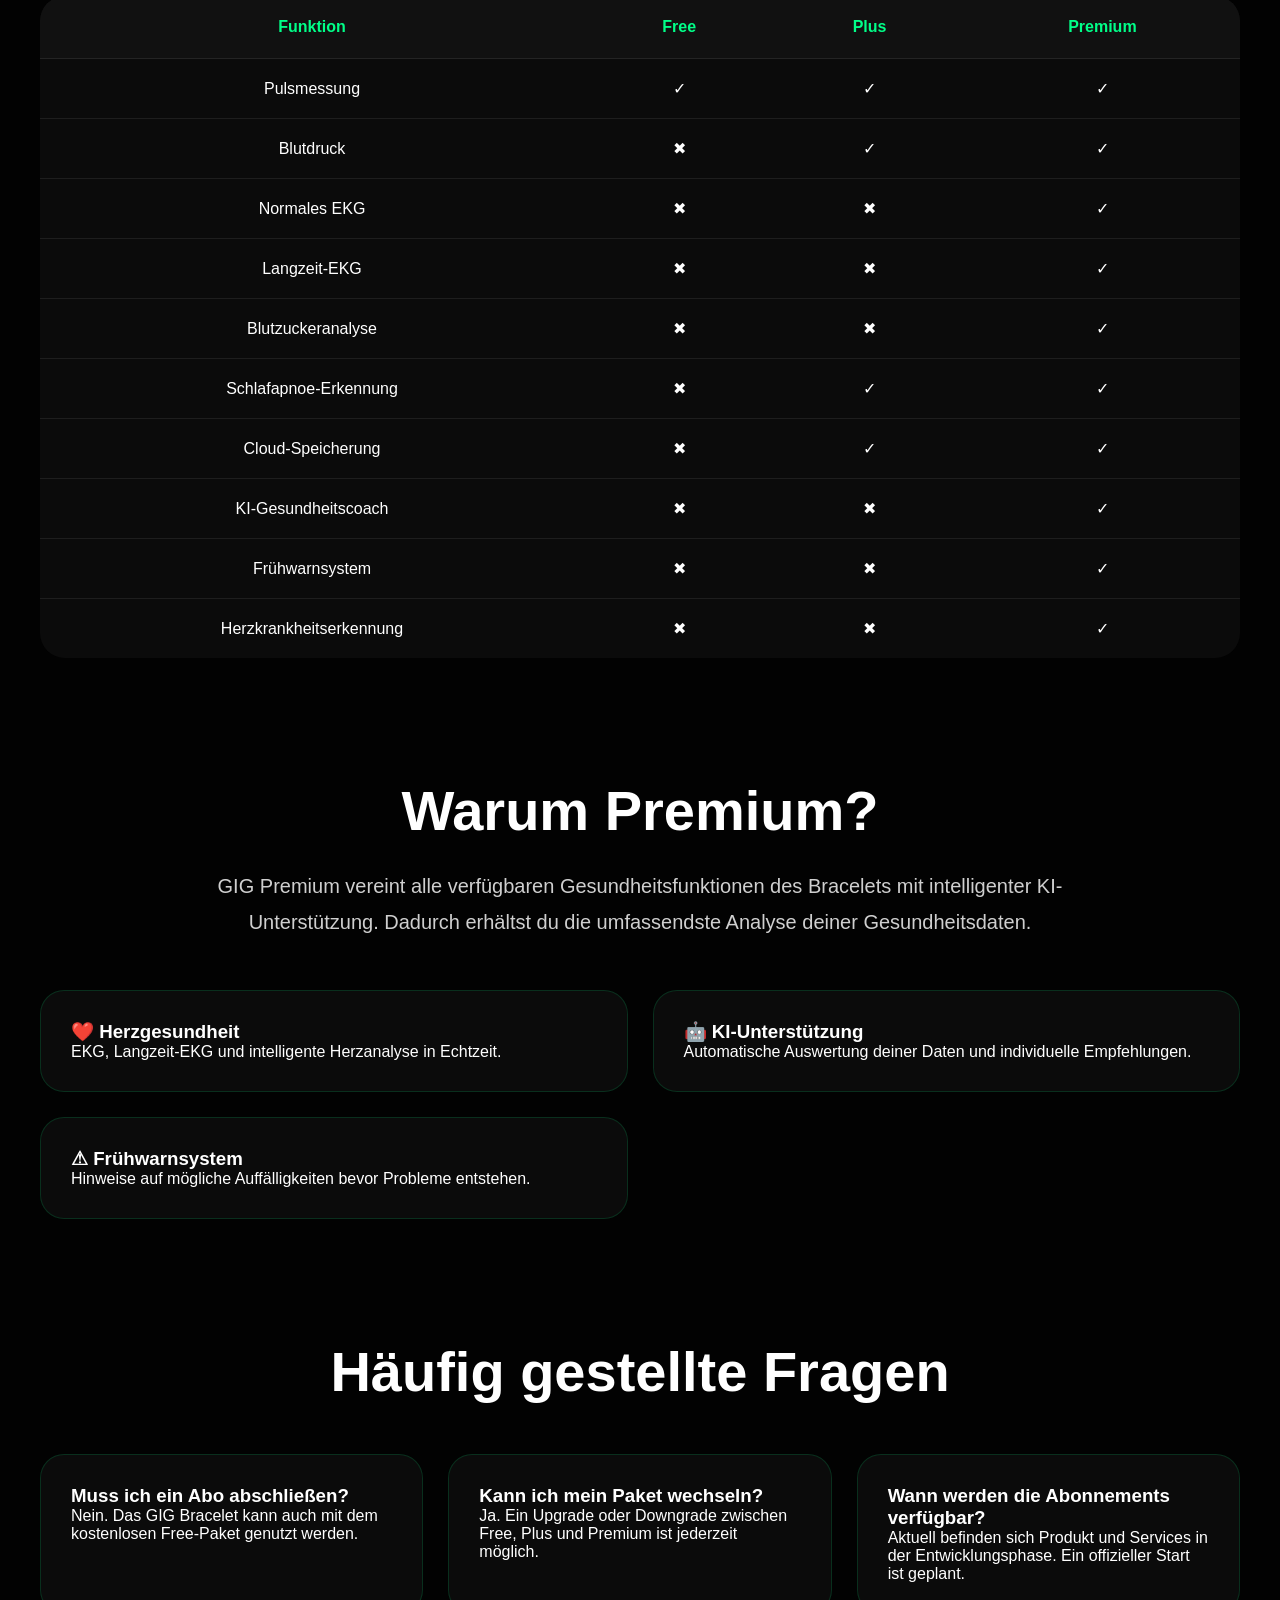
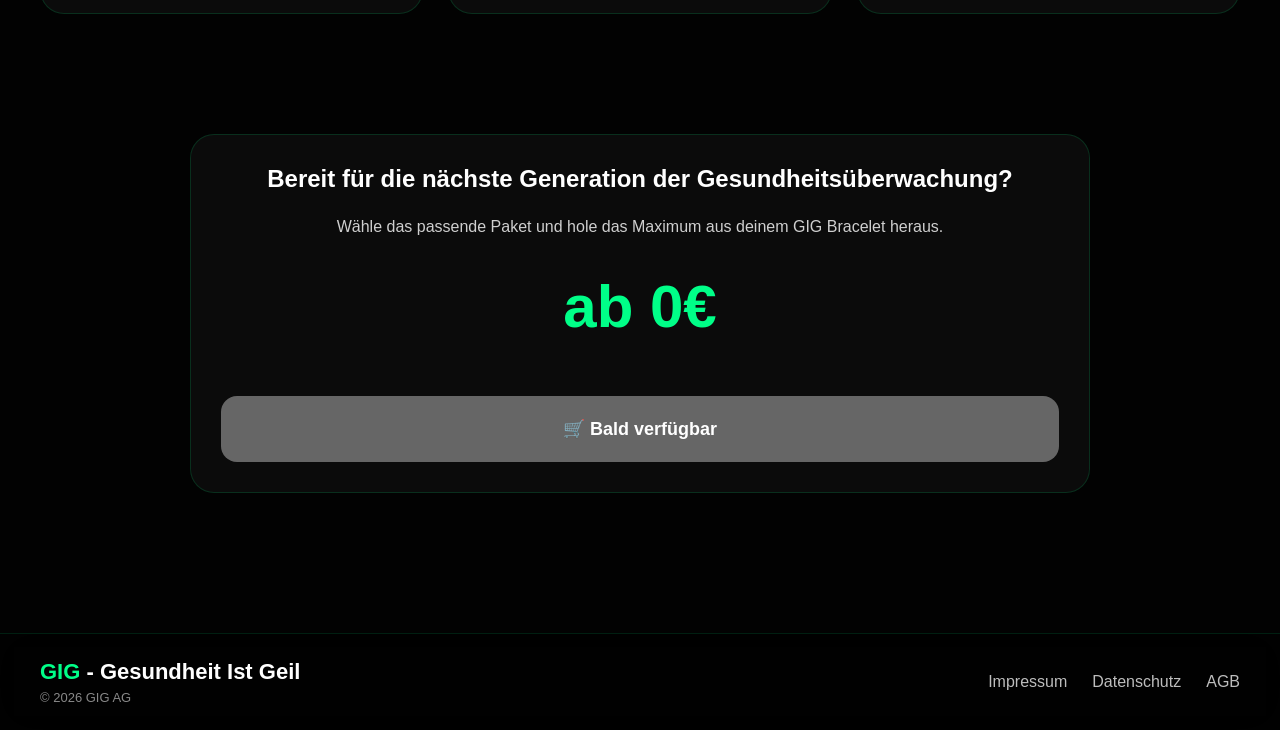
==== commit 37b0fbca: "Update abonnement.html" ====
--- a/abonnement.html
+++ b/abonnement.html
@@ -18,7 +18,7 @@
 
 </head>
 
-<body class="legal-body">
+<body class="subscription-body">
 
 <header>
 
@@ -30,6 +30,10 @@
 
 </div>
 
+<div class="menu-toggle" onclick="toggleMenu()">
+☰
+</div>
+  
 <ul class="nav-links">
 
 <li>
@@ -681,6 +685,27 @@
 
 </footer>
 
+<script>
+
+function showCartMessage(){
+
+alert(
+"🛒 Dein Warenkorb ist leer.\n\nProdukte und Bestellungen werden in Kürze verfügbar sein."
+);
+
+}
+
+function toggleMenu(){
+
+document
+.querySelector(".nav-links")
+.classList
+.toggle("mobile-active");
+
+}
+
+</script>
+  
 </body>
 
 </html>
--- a/style.css
+++ b/style.css
@@ -1,13 +1,12 @@
 /* ==========================================
-   GIG BRACELET - MEGA VERSION
-   CSS PART 1
+   GIG BRACELET V4
+   RESET + BASIS
 ========================================== */
 
 *{
 margin:0;
 padding:0;
 box-sizing:border-box;
-font-family:'Segoe UI',sans-serif;
 }
 
 html{
@@ -15,18 +14,31 @@
 }
 
 body{
-
+font-family:'Segoe UI',sans-serif;
 background:#020202;
 color:white;
-
-height:100vh;
-
-overflow:hidden;
-}
-
-/* ==========================
+overflow-x:hidden;
+}
+
+img{
+max-width:100%;
+height:auto;
+display:block;
+}
+
+a{
+text-decoration:none;
+color:inherit;
+transition:.3s;
+}
+
+ul{
+list-style:none;
+}
+
+/* ==========================================
    BACKGROUND
-========================== */
+========================================== */
 
 .background-glow{
 
@@ -41,7 +53,7 @@
 background:
 radial-gradient(
 circle,
-rgba(0,255,136,.20),
+rgba(0,255,136,.18),
 transparent 70%
 );
 
@@ -50,899 +62,13 @@
 z-index:-2;
 }
 
-/* ==========================
-   NAVBAR
-========================== */
-
-.navbar{
-
-height:95px;
-
-display:flex;
-
-justify-content:space-between;
-
-align-items:center;
-
-padding:0 50px;
-
-background:
-rgba(0,0,0,.82);
-
-backdrop-filter:blur(20px);
-
-border-bottom:
-1px solid rgba(0,255,136,.15);
-}
-
-/* ==========================
-   LOGO
-========================== */
-
-.logo img{
-
-height:150px;
-
-filter:
-drop-shadow(
-0 0 35px rgba(0,255,136,.55)
-);
-
-transition:.3s;
-}
-
-.logo img:hover{
-
-transform:scale(1.04);
-}
-
-/* ==========================
-   MENU
-========================== */
-
-.nav-links{
-
-display:flex;
-
-list-style:none;
-
-gap:55px;
-}
-
-.nav-links a{
-
-text-decoration:none;
-
-color:white;
-
-font-size:18px;
-
-font-weight:700;
-
-transition:.3s;
-}
-
-.nav-links a:hover{
-
-color:#00ff88;
-}
-
-.active{
-
-color:#00ff88 !important;
-
-position:relative;
-}
-
-.active::after{
+body::after{
 
 content:"";
 
-position:absolute;
-
-left:0;
-bottom:-12px;
-
-width:100%;
-height:4px;
-
-background:#00ff88;
-
-border-radius:50px;
-
-box-shadow:
-0 0 20px #00ff88;
-}
-
-/* ==========================
-   CART
-========================== */
-
-.cart{
-
-position:relative;
-
-font-size:68px;
-
-text-decoration:none;
-
-color:white;
-
-filter:
-drop-shadow(
-0 0 20px rgba(0,255,136,.5)
-);
-}
-
-.cart-badge{
-
-position:absolute;
-
-top:8px;
-right:-4px;
-
-width:18px;
-height:18px;
-
-border-radius:50%;
-
-background:#00ff88;
-
-color:black;
-
-font-size:11px;
-
-display:flex;
-
-align-items:center;
-
-justify-content:center;
-
-font-weight:900;
-}
-
-/* ==========================
-   HERO
-========================== */
-
-.hero{
-
-height:calc(100vh - 95px);
-
-display:grid;
-
-grid-template-columns:
-42% 58%;
-
-align-items:center;
-
-padding:
-20px 60px 80px;
-}
-
-/* ==========================
-   LEFT SIDE
-========================== */
-
-.hero-left{
-
-max-width:750px;
-}
-
-.hero-tag{
-
-display:inline-block;
-
-padding:
-12px 20px;
-
-background:
-rgba(0,255,136,.10);
-
-border:
-1px solid rgba(0,255,136,.20);
-
-border-radius:50px;
-
-font-size:20px;
-
-font-weight:900;
-
-letter-spacing:3px;
-
-color:#00ff88;
-
-margin-bottom:25px;
-
-text-shadow:
-0 0 20px rgba(0,255,136,.4);
-}
-
-.hero-left h1{
-
-font-size:140px;
-
-font-weight:900;
-
-line-height:.85;
-
-margin-bottom:30px;
-
-text-shadow:
-0 0 25px rgba(0,255,136,.25),
-0 0 60px rgba(0,255,136,.15);
-}
-
-.hero-left p{
-
-font-size:22px;
-
-line-height:1.9;
-
-color:#dddddd;
-
-margin-bottom:40px;
-}
-
-/* ==========================
-   BUTTON
-========================== */
-
-.hero-buttons{
-
-display:flex;
-
-gap:20px;
-
-margin-bottom:35px;
-}
-
-.btn-primary{
-
-padding:
-20px 38px;
-
-background:#00ff88;
-
-color:black;
-
-font-weight:900;
-
-border-radius:18px;
-
-text-decoration:none;
-
-transition:.3s;
-}
-
-.btn-primary:hover{
-
-transform:translateY(-4px);
-
-box-shadow:
-0 0 35px rgba(0,255,136,.55);
-}
-/* ==========================================
-   STATS CARDS
-========================================== */
-
-.stats{
-
-display:flex;
-
-gap:20px;
-}
-
-.stat-card{
-
-width:170px;
-height:170px;
-
-background:
-linear-gradient(
-180deg,
-rgba(12,12,12,.95),
-rgba(18,18,18,.98)
-);
-
-border:
-1px solid rgba(0,255,136,.15);
-
-border-radius:26px;
-
-display:flex;
-flex-direction:column;
-
-justify-content:center;
-align-items:center;
-
-transition:.3s;
-}
-
-.stat-card:hover{
-
-transform:
-translateY(-10px);
-
-border-color:#00ff88;
-
-box-shadow:
-0 0 35px rgba(0,255,136,.25);
-}
-
-/* SYMBOL */
-
-.stat-icon{
-
-font-size:34px;
-
-margin-bottom:10px;
-}
-
-/* ZAHLEN */
-
-.stat-number{
-
-font-size:72px;
-
-font-weight:900;
-
-line-height:1;
-
-color:#00ff88;
-
-margin-bottom:8px;
-
-text-shadow:
-0 0 15px #00ff88,
-0 0 35px rgba(0,255,136,.7),
-0 0 70px rgba(0,255,136,.35);
-}
-
-.stat-text{
-
-font-size:14px;
-
-font-weight:600;
-
-color:#d5d5d5;
-
-text-align:center;
-
-max-width:120px;
-}
-
-/* ==========================================
-   HERO RIGHT
-========================================== */
-
-.hero-right{
-
-position:relative;
-
-display:flex;
-
-justify-content:center;
-align-items:center;
-
-height:100%;
-}
-
-/* ==========================================
-   BRACELET GLOW
-========================================== */
-
-.bracelet-glow{
-
-position:absolute;
-
-width:1000px;
-height:1000px;
-
-background:
-radial-gradient(
-circle,
-rgba(0,255,136,.22),
-rgba(0,255,136,.08),
-transparent 70%
-);
-
-filter:blur(120px);
-
-z-index:1;
-}
-
-/* ==========================================
-   BRACELET IMAGE
-========================================== */
-
-.bracelet-image{
-
-position:relative;
-
-z-index:2;
-
-width:720px;
-
-max-width:none;
-
-filter:
-drop-shadow(
-0 0 50px rgba(0,255,136,.25)
-)
-drop-shadow(
-0 0 120px rgba(0,255,136,.15)
-);
-
-animation:
-braceletFloat 6s ease-in-out infinite;
-}
-
-@keyframes braceletFloat{
-
-0%{
-transform:translateY(0);
-}
-
-50%{
-transform:translateY(-12px);
-}
-
-100%{
-transform:translateY(0);
-}
-
-}
-
-/* ==========================================
-   FADE ANIMATION
-========================================== */
-
-.hero-left{
-
-animation:
-fadeLeft 1s ease;
-}
-
-.hero-right{
-
-animation:
-fadeRight 1s ease;
-}
-
-@keyframes fadeLeft{
-
-from{
-
-opacity:0;
-
-transform:
-translateX(-60px);
-}
-
-to{
-
-opacity:1;
-
-transform:
-translateX(0);
-}
-
-}
-
-@keyframes fadeRight{
-
-from{
-
-opacity:0;
-
-transform:
-translateX(60px);
-}
-
-to{
-
-opacity:1;
-
-transform:
-translateX(0);
-}
-
-}
-/* ==========================================
-   FOOTER
-========================================== */
-
-footer{
-
-position:absolute;
-
-bottom:0;
-left:0;
-
-width:100%;
-
-height:75px;
-
-display:flex;
-align-items:center;
-
-padding:0 40px;
-
-border-top:
-1px solid rgba(0,255,136,.12);
-
-background:
-rgba(0,0,0,.55);
-
-backdrop-filter:
-blur(20px);
-}
-
-.footer-container{
-
-width:100%;
-
-display:flex;
-
-justify-content:space-between;
-
-align-items:center;
-}
-
-/* LEFT */
-
-.footer-left h3{
-
-font-size:24px;
-
-font-weight:900;
-
-letter-spacing:.5px;
-}
-
-.footer-left span{
-
-color:#00ff88;
-
-text-shadow:
-0 0 15px rgba(0,255,136,.6);
-}
-
-.footer-left p{
-
-font-size:13px;
-
-margin-top:4px;
-
-color:#888;
-}
-
-/* RIGHT */
-
-.footer-right{
-
-display:flex;
-
-gap:30px;
-}
-
-.footer-right a{
-
-text-decoration:none;
-
-font-size:14px;
-
-color:#a0a0a0;
-
-transition:.3s;
-}
-
-.footer-right a:hover{
-
-color:#00ff88;
-}
-
-/* ==========================================
-   PREMIUM GLOW EFFECTS
-========================================== */
-
-.logo img{
-
-animation:
-logoPulse 4s ease-in-out infinite;
-}
-
-@keyframes logoPulse{
-
-0%{
-filter:
-drop-shadow(
-0 0 25px rgba(0,255,136,.35)
-);
-}
-
-50%{
-filter:
-drop-shadow(
-0 0 45px rgba(0,255,136,.8)
-);
-}
-
-100%{
-filter:
-drop-shadow(
-0 0 25px rgba(0,255,136,.35)
-);
-}
-
-}
-
-.hero-left h1{
-
-text-shadow:
-0 0 20px rgba(0,255,136,.25),
-0 0 50px rgba(0,255,136,.15),
-0 0 120px rgba(0,255,136,.08);
-}
-
-/* ==========================================
-   LARGE SCREENS
-========================================== */
-
-@media(min-width:1800px){
-
-.hero-left h1{
-
-font-size:170px;
-}
-
-.hero-left p{
-
-font-size:28px;
-}
-
-.bracelet-image{
-
-width:900px;
-}
-
-.logo img{
-
-height:180px;
-}
-
-.stat-card{
-
-width:190px;
-height:190px;
-}
-
-}
-
-/* ==========================================
-   TABLET
-========================================== */
-
-@media(max-width:1200px){
-
-body{
-overflow:auto;
-}
-
-.hero{
-
-grid-template-columns:1fr;
-
-height:auto;
-
-padding-top:120px;
-}
-
-.hero-left{
-
-text-align:center;
-
-max-width:100%;
-}
-
-.hero-buttons{
-
-justify-content:center;
-}
-
-.stats{
-
-justify-content:center;
-
-flex-wrap:wrap;
-}
-
-.hero-right{
-
-margin-top:40px;
-}
-
-.bracelet-image{
-
-width:600px;
-
-max-width:100%;
-}
-
-footer{
-
-position:relative;
-
-height:auto;
-
-padding:25px;
-}
-
-.footer-container{
-
-flex-direction:column;
-
-gap:15px;
-
-text-align:center;
-}
-
-}
-
-/* ==========================================
-   MOBILE
-========================================== */
-
-@media(max-width:768px){
-
-.navbar{
-
-padding:0 20px;
-}
-
-.logo img{
-
-height:90px;
-}
-
-.nav-links{
-
-display:none;
-}
-
-.cart{
-
-font-size:48px;
-}
-
-.hero{
-
-padding:120px 20px 40px;
-}
-
-.hero-left h1{
-
-font-size:72px;
-}
-
-.hero-left p{
-
-font-size:18px;
-}
-
-.hero-tag{
-
-font-size:14px;
-}
-
-.hero-buttons{
-
-justify-content:center;
-}
-
-.stats{
-
-flex-direction:column;
-
-align-items:center;
-}
-
-.stat-card{
-
-width:100%;
-max-width:280px;
-}
-
-.bracelet-image{
-
-width:100%;
-max-width:450px;
-}
-
-.footer-right{
-
-flex-direction:column;
-
-gap:10px;
-}
-
-}
-
-/* ==========================================
-   SMALL PHONES
-========================================== */
-
-@media(max-width:500px){
-
-.hero-left h1{
-
-font-size:50px;
-}
-
-.hero-left p{
-
-font-size:16px;
-}
-
-.hero-tag{
-
-font-size:12px;
-
-letter-spacing:2px;
-}
-
-.logo img{
-
-height:70px;
-}
-
-}
-
-/* ==========================================
-   SCROLLBAR
-========================================== */
-
-::-webkit-scrollbar{
-
-width:10px;
-}
-
-::-webkit-scrollbar-track{
-
-background:#050505;
-}
-
-::-webkit-scrollbar-thumb{
-
-background:#00ff88;
-
-border-radius:50px;
-}
-
-/* ==========================================
-   FINAL TOUCH
-========================================== */
-
-img{
-user-select:none;
-}
-
-a{
-transition:.3s;
-}
-
-body::after{
-
-content:"";
-
 position:fixed;
 
-top:0;
-left:0;
-
-width:100%;
-height:100%;
+inset:0;
 
 pointer-events:none;
 
@@ -955,419 +81,746 @@
 
 z-index:-1;
 }
-
-/* ==========================================
-   LEGAL PAGES
-========================================== */
-
-.legal-page{
-
-max-width:1100px;
-
-margin:120px auto;
-
-padding:40px;
-}
-
-.legal-page h1{
-
-font-size:60px;
+/* ==========================================
+   NAVBAR
+========================================== */
+
+.navbar{
+
+height:95px;
+
+display:flex;
+
+justify-content:space-between;
+
+align-items:center;
+
+padding:0 40px;
+
+background:
+rgba(0,0,0,.82);
+
+backdrop-filter:blur(20px);
+
+border-bottom:
+1px solid rgba(0,255,136,.15);
+
+position:relative;
+
+z-index:1000;
+}
+
+.logo img{
+
+height:120px;
+
+filter:
+drop-shadow(
+0 0 25px rgba(0,255,136,.45)
+);
+
+transition:.3s;
+}
+
+.logo img:hover{
+
+transform:scale(1.03);
+}
+
+.nav-links{
+
+display:flex;
+
+gap:45px;
+}
+
+.nav-links a{
+
+font-size:18px;
+
+font-weight:700;
+}
+
+.nav-links a:hover{
+
+color:#00ff88;
+}
+
+.active{
+
+color:#00ff88 !important;
+}
+
+.active::after{
+
+content:"";
+
+display:block;
+
+margin-top:8px;
+
+height:3px;
+
+background:#00ff88;
+
+border-radius:20px;
+}
+
+.nav-actions{
+
+display:flex;
+
+align-items:center;
+}
+
+.cart{
+
+position:relative;
+
+font-size:48px;
+}
+
+.cart-badge{
+
+position:absolute;
+
+top:4px;
+right:-6px;
+
+width:18px;
+height:18px;
+
+border-radius:50%;
+
+background:#00ff88;
+
+color:black;
+
+font-size:11px;
+
+font-weight:900;
+
+display:flex;
+
+align-items:center;
+
+justify-content:center;
+}
+
+.menu-toggle{
+
+display:none;
+
+font-size:32px;
+
+cursor:pointer;
+
+color:#00ff88;
+}
+/* ==========================================
+   HERO SECTION
+========================================== */
+
+.hero{
+
+min-height:
+calc(100vh - 95px);
+
+display:grid;
+
+grid-template-columns:
+1fr 1fr;
+
+gap:60px;
+
+align-items:center;
+
+padding:
+40px 60px 100px;
+}
+
+/* ==========================================
+   HERO LINKS
+========================================== */
+
+.hero-left{
+
+max-width:700px;
+}
+
+.hero-tag{
+
+display:inline-block;
+
+padding:
+12px 22px;
+
+background:
+rgba(0,255,136,.10);
+
+border:
+1px solid rgba(0,255,136,.20);
+
+border-radius:999px;
+
+font-size:16px;
+
+font-weight:900;
+
+letter-spacing:2px;
+
+color:#00ff88;
+
+margin-bottom:25px;
+}
+
+.hero-left h1{
+
+font-size:120px;
+
+font-weight:900;
+
+line-height:.85;
+
+margin-bottom:30px;
+
+text-shadow:
+0 0 25px rgba(0,255,136,.25);
+}
+
+.hero-left p{
+
+font-size:22px;
+
+line-height:1.9;
+
+color:#d0d0d0;
 
 margin-bottom:40px;
-
-color:#00ff88;
-}
-
-.legal-box{
+}
+
+/* ==========================================
+   BUTTON
+========================================== */
+
+.hero-buttons{
+
+display:flex;
+
+gap:20px;
+
+margin-bottom:40px;
+}
+
+.btn-primary{
+
+padding:
+18px 35px;
+
+background:#00ff88;
+
+color:black;
+
+font-weight:900;
+
+border-radius:16px;
+
+transition:.3s;
+}
+
+.btn-primary:hover{
+
+transform:
+translateY(-4px);
+
+box-shadow:
+0 0 35px rgba(0,255,136,.5);
+}
+
+/* ==========================================
+   STATS
+========================================== */
+
+.stats{
+
+display:flex;
+
+gap:20px;
+
+flex-wrap:wrap;
+}
+
+.stat-card{
+
+width:170px;
+height:170px;
 
 background:#0b0b0b;
-
-padding:40px;
-
-border-radius:30px;
 
 border:
 1px solid rgba(0,255,136,.15);
-}
-
-.legal-box h2{
-
-color:#00ff88;
-
-margin-top:30px;
-margin-bottom:15px;
-}
-
-.legal-box p{
-
-line-height:1.8;
-
-color:#d0d0d0;
-}
-
-/* ==========================================
-   LEGAL PAGES
-========================================== */
-
-.legal-body{
-
-height:auto !important;
-
-overflow-y:auto !important;
-
-overflow-x:hidden;
-}
-
-.legal-page{
-
-max-width:1100px;
-
-margin:120px auto;
-
-padding:40px;
-
-padding-bottom:150px;
-}
-
-.legal-box{
-
-background:#0b0b0b;
-
-border:1px solid rgba(0,255,136,.15);
-
-border-radius:30px;
-
-padding:50px;
-}
-
-.legal-box h2{
-
-margin-top:30px;
-
-margin-bottom:15px;
-
-color:#00ff88;
-}
-
-.legal-box p{
-
-line-height:2;
-
-font-size:18px;
-
-color:#d0d0d0;
-}
-
-.legal-body footer{
-
-position:relative;
-
-margin-top:80px;
-}
-
-/* ==========================================
-   LEGAL PAGES NO GLOW
-========================================== */
-
-body.legal-body .background-glow{
-
-display:none;
-}
-
-/* ==========================================
-   ABONNEMENT
-========================================== */
-
-.subscription-grid{
-
-display:grid;
-
-grid-template-columns:
-repeat(3,1fr);
-
-gap:30px;
-
-margin-top:50px;
-}
-
-.subscription-card{
-
-background:#0b0b0b;
-
-padding:40px;
-
-border-radius:30px;
-
-border:
-1px solid rgba(0,255,136,.15);
-}
-
-.featured{
-
-border:
-2px solid #00ff88;
-
-box-shadow:
-0 0 30px rgba(0,255,136,.15);
-}
-
-.subscription-card h2{
-
-margin-bottom:20px;
-
-color:#00ff88;
-}
-
-.price{
-
-font-size:48px;
-
-font-weight:900;
-
-margin-bottom:25px;
-}
-
-.price span{
-
-font-size:18px;
-
-color:#999;
-}
-
-.subscription-card ul{
-
-list-style:none;
-
-line-height:2;
-}
-
-.coming-soon{
-
-width:100%;
-
-margin-top:30px;
-
-padding:15px;
-
-border:none;
-
-border-radius:15px;
-
-background:#666;
-
-color:white;
-
-font-weight:700;
-
-cursor:not-allowed;
-}
-
-.comparison-table{
-
-width:100%;
-
-border-collapse:collapse;
-}
-
-.comparison-table th,
-.comparison-table td{
-
-padding:18px;
-
-border:
-1px solid rgba(0,255,136,.15);
-
-text-align:center;
-}
-
-.comparison-table th{
-
-color:#00ff88;
-}
-
-/* ==========================================
-   PRODUCT V2
-========================================== */
-
-.product-page{
-
-max-width:1600px;
-
-margin:0 auto;
-
-padding:40px;
-}
-
-/* ==========================================
-   HERO
-========================================== */
-
-.product-hero-v2{
-
-display:grid;
-
-grid-template-columns:1fr 1fr;
-
-gap:80px;
-
-align-items:center;
-
-margin-top:60px;
-
-margin-bottom:100px;
-}
-
-.product-label{
-
-display:inline-block;
-
-padding:12px 20px;
-
-border-radius:30px;
-
-background:
-rgba(0,255,136,.10);
-
-border:
-1px solid rgba(0,255,136,.20);
-
-color:#00ff88;
-
-font-weight:800;
-
-letter-spacing:2px;
-}
-
-.product-left-v2 h1{
-
-font-size:120px;
-
-font-weight:900;
-
-line-height:.9;
-
-margin:25px 0;
-}
-
-.product-subtitle{
-
-font-size:22px;
-
-line-height:1.8;
-
-color:#d0d0d0;
-}
-
-.rating-box{
-
-margin-top:25px;
-
-font-size:26px;
-
-color:#00ff88;
-}
-
-.rating-box span{
-
-font-size:18px;
-
-margin-left:10px;
-
-color:#cfcfcf;
-}
-
-.price-box{
-
-font-size:72px;
-
-font-weight:900;
-
-margin-top:30px;
-
-color:#00ff88;
-
-text-shadow:
-0 0 15px rgba(0,255,136,.3);
-}
-
-/* ==========================================
-   PRODUCT IMAGE
-========================================== */
-
-.product-right-v2{
+
+border-radius:24px;
 
 display:flex;
+
+flex-direction:column;
 
 justify-content:center;
 align-items:center;
-}
-
-.product-right-v2 img{
-
-width:700px;
-
-max-width:100%;
+
+transition:.3s;
+}
+
+.stat-card:hover{
+
+transform:
+translateY(-8px);
+
+border-color:#00ff88;
+
+box-shadow:
+0 0 25px rgba(0,255,136,.2);
+}
+
+.stat-icon{
+
+font-size:34px;
+
+margin-bottom:10px;
+}
+
+.stat-number{
+
+font-size:58px;
+
+font-weight:900;
+
+color:#00ff88;
+
+margin-bottom:8px;
+}
+
+.stat-text{
+
+font-size:14px;
+
+text-align:center;
+
+color:#d0d0d0;
+}
+
+/* ==========================================
+   HERO RECHTS
+========================================== */
+
+.hero-right{
+
+position:relative;
+
+display:flex;
+
+justify-content:center;
+align-items:center;
+}
+
+.bracelet-glow{
+
+position:absolute;
+
+width:800px;
+height:800px;
+
+background:
+radial-gradient(
+circle,
+rgba(0,255,136,.22),
+transparent 70%
+);
+
+filter:blur(120px);
+}
+
+.bracelet-image{
+
+position:relative;
+
+z-index:2;
+
+width:650px;
 
 filter:
 drop-shadow(
 0 0 50px rgba(0,255,136,.25)
 );
-}
-
-/* ==========================================
-   CONFIGURATOR
-========================================== */
-
-.configurator-v2{
-
-margin-top:60px;
-
-margin-bottom:80px;
-}
-
-.configurator-v2 h2{
-
-font-size:52px;
-
-margin-bottom:15px;
-}
-
-.configurator-v2 p{
+
+animation:
+floatBracelet 6s ease-in-out infinite;
+}
+
+@keyframes floatBracelet{
+
+0%{
+transform:translateY(0);
+}
+
+50%{
+transform:translateY(-12px);
+}
+
+100%{
+transform:translateY(0);
+}
+}
+/* ==========================================
+   FOOTER
+========================================== */
+
+footer{
+
+width:100%;
+
+padding:25px 40px;
+
+border-top:
+1px solid rgba(0,255,136,.12);
+
+background:
+rgba(0,0,0,.5);
+
+backdrop-filter:
+blur(20px);
+}
+
+.footer-container{
+
+display:flex;
+
+justify-content:space-between;
+
+align-items:center;
+
+gap:20px;
+}
+
+.footer-left h3{
+
+font-size:22px;
+
+font-weight:900;
+}
+
+.footer-left span{
+
+color:#00ff88;
+}
+
+.footer-left p{
+
+margin-top:5px;
+
+font-size:13px;
+
+color:#888;
+}
+
+.footer-right{
+
+display:flex;
+
+gap:25px;
+}
+
+.footer-right a{
 
 color:#bdbdbd;
-
-margin-bottom:35px;
-}
-
-.config-grid-v2{
+}
+
+.footer-right a:hover{
+
+color:#00ff88;
+}
+/* ==========================================
+   FOOTER
+========================================== */
+
+footer{
+
+width:100%;
+
+padding:25px 40px;
+
+border-top:
+1px solid rgba(0,255,136,.12);
+
+background:
+rgba(0,0,0,.5);
+
+backdrop-filter:
+blur(20px);
+}
+
+.footer-container{
+
+display:flex;
+
+justify-content:space-between;
+
+align-items:center;
+
+gap:20px;
+}
+
+.footer-left h3{
+
+font-size:22px;
+
+font-weight:900;
+}
+
+.footer-left span{
+
+color:#00ff88;
+}
+
+.footer-left p{
+
+margin-top:5px;
+
+font-size:13px;
+
+color:#888;
+}
+
+.footer-right{
+
+display:flex;
+
+gap:25px;
+}
+
+.footer-right a{
+
+color:#bdbdbd;
+}
+
+.footer-right a:hover{
+
+color:#00ff88;
+}
+/* ==========================================
+   ABONNEMENT SEITE
+========================================== */
+
+.subscription-page{
+
+max-width:1600px;
+
+margin:auto;
+
+padding:40px;
+}
+
+/* ==========================================
+   HERO
+========================================== */
+
+.subscription-hero{
+
+text-align:center;
+
+padding:50px 0 80px;
+}
+
+.subscription-label{
+
+display:inline-block;
+
+padding:10px 18px;
+
+border-radius:999px;
+
+background:
+rgba(0,255,136,.10);
+
+border:
+1px solid rgba(0,255,136,.20);
+
+color:#00ff88;
+
+font-weight:800;
+
+letter-spacing:2px;
+}
+
+.subscription-hero h1{
+
+font-size:90px;
+
+font-weight:900;
+
+margin:25px 0;
+}
+
+.subscription-hero p{
+
+max-width:900px;
+
+margin:auto;
+
+font-size:22px;
+
+line-height:1.8;
+
+color:#cfcfcf;
+}
+
+/* ==========================================
+   ABO KARTEN
+========================================== */
+
+.plans-grid{
 
 display:grid;
 
-grid-template-columns:1fr 1fr;
+grid-template-columns:
+repeat(3,1fr);
 
 gap:30px;
-}
-
-.config-box{
+
+margin-top:50px;
+}
+
+.plan-card{
 
 background:#0b0b0b;
 
-padding:35px;
-
-border-radius:25px;
+padding:40px;
+
+border-radius:30px;
 
 border:
 1px solid rgba(0,255,136,.15);
-}
-
-.config-box h3{
+
+position:relative;
+
+display:flex;
+
+flex-direction:column;
+
+min-height:700px;
+
+transition:.3s;
+}
+
+.plan-card:hover{
+
+transform:
+translateY(-8px);
+
+border-color:#00ff88;
+
+box-shadow:
+0 0 25px rgba(0,255,136,.15);
+}
+
+.featured-plan{
+
+border:
+2px solid #00ff88;
+
+box-shadow:
+0 0 30px rgba(0,255,136,.18);
+}
+
+.recommended-badge{
+
+position:absolute;
+
+top:-15px;
+
+left:50%;
+
+transform:
+translateX(-50%);
+
+background:#00ff88;
+
+color:black;
+
+padding:8px 18px;
+
+border-radius:999px;
+
+font-size:12px;
+
+font-weight:900;
+}
+
+.plan-card h3{
+
+font-size:30px;
 
 margin-bottom:20px;
 
-font-size:24px;
-}
-
-.config-box select{
+color:#00ff88;
+}
+
+.plan-price{
+
+font-size:70px;
+
+font-weight:900;
+
+margin-bottom:10px;
+}
+
+.plan-price span{
+
+font-size:18px;
+
+color:#999;
+}
+
+.year-price{
+
+font-size:18px;
+
+color:#d0d0d0;
+
+margin-top:10px;
+}
+
+.save-text{
+
+margin-top:5px;
+
+font-weight:700;
+
+color:#00ff88;
+}
+
+.plan-desc{
+
+margin:25px 0;
+
+color:#bdbdbd;
+}
+
+.plan-card ul{
+
+margin-top:20px;
+
+line-height:2.1;
+
+flex-grow:1;
+}
+
+/* ==========================================
+   BUTTONS
+========================================== */
+
+.coming-soon{
 
 width:100%;
 
@@ -1375,811 +828,707 @@
 
 border:none;
 
-outline:none;
-
-border-radius:15px;
-
-background:#151515;
+border-radius:16px;
+
+background:#666;
 
 color:white;
 
 font-size:16px;
-}
-
-.config-box input{
+
+font-weight:800;
+
+cursor:not-allowed;
+
+margin-top:25px;
+}
+
+.coming-soon.large{
+
+padding:22px;
+
+font-size:18px;
+}
+
+/* ==========================================
+   VERGLEICHSTABELLE
+========================================== */
+
+.comparison-section{
+
+margin-top:120px;
+
+margin-bottom:120px;
+}
+
+.comparison-section h2{
+
+font-size:56px;
+
+text-align:center;
+
+margin-bottom:40px;
+}
+
+.comparison-wrapper{
+
+overflow-x:auto;
+}
+
+.comparison-table{
 
 width:100%;
 
-margin-top:15px;
-
-padding:18px;
-
-border:none;
-
-outline:none;
-
-border-radius:15px;
-
-background:#151515;
-
-color:white;
-
-font-size:16px;
-}
-
-/* ==========================================
-   MATERIALS
-========================================== */
-
-.materials-section{
-
-margin-top:90px;
-
-margin-bottom:90px;
-}
-
-.materials-section h2{
-
-font-size:52px;
+border-collapse:collapse;
+
+background:#0b0b0b;
+
+border-radius:25px;
+
+overflow:hidden;
+}
+
+.comparison-table th{
+
+padding:22px;
+
+background:#111;
+
+color:#00ff88;
+}
+
+.comparison-table td{
+
+padding:20px;
+
+text-align:center;
+
+border-top:
+1px solid rgba(255,255,255,.08);
+}
+
+.comparison-table tr:hover{
+
+background:
+rgba(255,255,255,.02);
+}
+
+/* ==========================================
+   PREMIUM BEREICH
+========================================== */
+
+.premium-highlight{
+
+margin-bottom:120px;
+}
+
+.premium-highlight h2{
+
+font-size:56px;
+
+text-align:center;
+
+margin-bottom:25px;
+}
+
+.premium-highlight > p{
+
+max-width:900px;
+
+margin:0 auto 50px auto;
+
+text-align:center;
+
+font-size:20px;
+
+line-height:1.8;
+
+color:#cfcfcf;
+}
+
+/* ==========================================
+   FAQ
+========================================== */
+
+.faq-section{
+
+margin-bottom:120px;
+}
+
+.faq-section h2{
+
+font-size:56px;
+
+text-align:center;
+
+margin-bottom:50px;
+}
+
+.faq-grid{
+
+display:grid;
+
+grid-template-columns:
+repeat(3,1fr);
+
+gap:25px;
+}
+
+/* ==========================================
+   ABSCHLUSS
+========================================== */
+
+.final-subscription-section{
+
+margin-bottom:100px;
+}
+
+.final-subscription-section .summary-card{
+
+max-width:900px;
+
+text-align:center;
+}
+
+.final-subscription-section p{
+
+margin-top:20px;
+
+line-height:1.8;
+
+color:#cfcfcf;
+}
+/* ==========================================
+   LEGAL PAGES
+========================================== */
+
+.legal-body{
+
+min-height:100vh;
+
+overflow-x:hidden;
+overflow-y:auto;
+}
+
+/* ==========================================
+   SEITEN CONTAINER
+========================================== */
+
+.legal-page{
+
+max-width:1100px;
+
+margin:120px auto;
+
+padding:40px;
+
+padding-bottom:100px;
+}
+
+.legal-page h1{
+
+font-size:60px;
 
 margin-bottom:40px;
-}
-
-.material-grid{
-
-display:grid;
-
-grid-template-columns:
-repeat(4,1fr);
-
-gap:25px;
-}
-
-.material-card{
+
+color:#00ff88;
+
+text-align:center;
+}
+
+/* ==========================================
+   CONTENT BOX
+========================================== */
+
+.legal-box{
 
 background:#0b0b0b;
 
-padding:35px;
-
-border-radius:25px;
+padding:50px;
+
+border-radius:30px;
 
 border:
 1px solid rgba(0,255,136,.15);
 
-transition:.3s;
-}
-
-.material-card:hover{
-
-transform:
-translateY(-8px);
-
-border-color:#00ff88;
-
 box-shadow:
-0 0 25px rgba(0,255,136,.15);
-}
-
-.material-card h3{
-
-margin-bottom:20px;
-
-color:#00ff88;
-}
-
-.material-card p{
-
-line-height:1.8;
+0 0 25px rgba(0,255,136,.05);
+}
+
+.legal-box h2{
+
+margin-top:35px;
+
+margin-bottom:15px;
+
+font-size:28px;
+
+color:#00ff88;
+}
+
+.legal-box p{
+
+line-height:2;
+
+font-size:18px;
 
 color:#d0d0d0;
-
-margin-bottom:20px;
-}
-
-.material-card span{
-
-color:#9f9f9f;
-
-font-size:14px;
-}
-
-/* ==========================================
-   SUMMARY
-========================================== */
-
-.summary-section{
-
-margin-bottom:100px;
-}
-
-.summary-card{
-
-max-width:700px;
-
-margin:auto;
+}
+
+/* ==========================================
+   ÜBER UNS
+========================================== */
+
+.legal-box strong{
+
+color:#00ff88;
+}
+
+/* ==========================================
+   LEGAL FOOTER
+========================================== */
+
+.legal-body footer{
+
+position:relative;
+
+margin-top:80px;
+}
+
+/* ==========================================
+   GLOW DEAKTIVIEREN
+========================================== */
+
+body.legal-body .background-glow{
+
+display:none;
+}
+
+/* ==========================================
+   TEXT LINKS
+========================================== */
+
+.legal-box a{
+
+color:#00ff88;
+}
+
+.legal-box a:hover{
+
+text-decoration:underline;
+}
+
+/* ==========================================
+   ABSÄTZE
+========================================== */
+
+.legal-box p + p{
+
+margin-top:25px;
+}
+
+/* ==========================================
+   TRENNER
+========================================== */
+
+.legal-box hr{
+
+border:none;
+
+height:1px;
+
+background:
+rgba(0,255,136,.15);
+
+margin:30px 0;
+}
+/* ==========================================
+   LEGAL PAGES
+========================================== */
+
+.legal-body{
+
+min-height:100vh;
+
+overflow-x:hidden;
+overflow-y:auto;
+}
+
+/* ==========================================
+   SEITEN CONTAINER
+========================================== */
+
+.legal-page{
+
+max-width:1100px;
+
+margin:120px auto;
+
+padding:40px;
+
+padding-bottom:100px;
+}
+
+.legal-page h1{
+
+font-size:60px;
+
+margin-bottom:40px;
+
+color:#00ff88;
+
+text-align:center;
+}
+
+/* ==========================================
+   CONTENT BOX
+========================================== */
+
+.legal-box{
 
 background:#0b0b0b;
 
-padding:45px;
+padding:50px;
 
 border-radius:30px;
 
 border:
 1px solid rgba(0,255,136,.15);
-}
-
-.summary-card h2{
-
-margin-bottom:30px;
-
+
+box-shadow:
+0 0 25px rgba(0,255,136,.05);
+}
+
+.legal-box h2{
+
+margin-top:35px;
+
+margin-bottom:15px;
+
+font-size:28px;
+
+color:#00ff88;
+}
+
+.legal-box p{
+
+line-height:2;
+
+font-size:18px;
+
+color:#d0d0d0;
+}
+
+/* ==========================================
+   ÜBER UNS
+========================================== */
+
+.legal-box strong{
+
+color:#00ff88;
+}
+
+/* ==========================================
+   LEGAL FOOTER
+========================================== */
+
+.legal-body footer{
+
+position:relative;
+
+margin-top:80px;
+}
+
+/* ==========================================
+   GLOW DEAKTIVIEREN
+========================================== */
+
+body.legal-body .background-glow{
+
+display:none;
+}
+
+/* ==========================================
+   TEXT LINKS
+========================================== */
+
+.legal-box a{
+
+color:#00ff88;
+}
+
+.legal-box a:hover{
+
+text-decoration:underline;
+}
+
+/* ==========================================
+   ABSÄTZE
+========================================== */
+
+.legal-box p + p{
+
+margin-top:25px;
+}
+
+/* ==========================================
+   TRENNER
+========================================== */
+
+.legal-box hr{
+
+border:none;
+
+height:1px;
+
+background:
+rgba(0,255,136,.15);
+
+margin:30px 0;
+}
+/* ==========================================
+   TEIL 9 - EXTRAS
+========================================== */
+
+/* Smooth Hover */
+
+.material-card,
+.feature-card,
+.plan-card,
+.summary-card,
+.stat-card{
+
+transition:
+transform .3s ease,
+box-shadow .3s ease,
+border-color .3s ease;
+}
+
+/* Glow */
+
+.logo img{
+
+animation:
+logoPulse 4s ease-in-out infinite;
+}
+
+@keyframes logoPulse{
+
+0%{
+filter:
+drop-shadow(
+0 0 20px rgba(0,255,136,.3)
+);
+}
+
+50%{
+filter:
+drop-shadow(
+0 0 40px rgba(0,255,136,.8)
+);
+}
+
+100%{
+filter:
+drop-shadow(
+0 0 20px rgba(0,255,136,.3)
+);
+}
+
+}
+
+/* Scrollbar */
+
+::-webkit-scrollbar{
+
+width:10px;
+}
+
+::-webkit-scrollbar-track{
+
+background:#050505;
+}
+
+::-webkit-scrollbar-thumb{
+
+background:#00ff88;
+
+border-radius:999px;
+}
+
+/* Bilder */
+
+img{
+
+user-select:none;
+
+-webkit-user-drag:none;
+}
+
+/* Tabellen */
+
+table{
+
+width:100%;
+}
+
+/* Buttons */
+
+button{
+
+font-family:inherit;
+}
+
+/* Auswahlfarbe */
+
+::selection{
+
+background:#00ff88;
+
+color:black;
+}
+
+/* ==========================================
+   PRODUKTSEITE
+========================================== */
+
+.product-page{
+max-width:1400px;
+margin:auto;
+padding:40px;
+}
+
+.product-hero-v2{
+display:grid;
+grid-template-columns:1fr 1fr;
+gap:80px;
+align-items:center;
+margin-bottom:100px;
+}
+
+.product-left-v2 h1{
+font-size:90px;
+font-weight:900;
+line-height:.9;
+}
+
+.product-right-v2{
+display:flex;
+justify-content:center;
+}
+
+.product-right-v2 img{
+width:100%;
+max-width:550px;
+}
+
+.price-box{
+font-size:60px;
+font-weight:900;
+color:#00ff88;
+margin-top:20px;
+}
+
+.config-grid-v2{
+display:grid;
+grid-template-columns:repeat(3,1fr);
+gap:25px;
+}
+
+.material-grid,
+.feature-grid{
+display:grid;
+grid-template-columns:repeat(2,1fr);
+gap:25px;
+margin-top:30px;
+}
+
+.config-box,
+.config-info,
+.material-card,
+.feature-card,
+.summary-card{
+background:#0b0b0b;
+padding:30px;
+border-radius:24px;
+border:1px solid rgba(0,255,136,.15);
+}
+
+.summary-card{
+max-width:700px;
+margin:auto;
+}
+
+.summary-row{
+display:flex;
+justify-content:space-between;
+padding:15px 0;
+border-bottom:1px solid rgba(255,255,255,.08);
+}
+
+.summary-price{
+font-size:60px;
+font-weight:900;
+color:#00ff88;
 text-align:center;
-}
-
-.summary-row{
-
+margin:30px 0;
+}
+
+/* MOBILE */
+
+@media (max-width:768px){
+
+.navbar{
+padding:15px 20px;
+}
+
+.menu-toggle{
+display:block;
+}
+
+.nav-links{
+display:none;
+position:absolute;
+top:95px;
+left:0;
+width:100%;
+background:#050505;
+flex-direction:column;
+padding:20px;
+}
+
+.nav-links.mobile-active{
 display:flex;
-
-justify-content:space-between;
-
-padding:15px 0;
-
-border-bottom:
-1px solid rgba(255,255,255,.06);
-}
-
-.summary-price{
-
+}
+
+.product-hero-v2{
+grid-template-columns:1fr;
 text-align:center;
-
-font-size:64px;
-
-font-weight:900;
-
-color:#00ff88;
-
-margin-top:35px;
-}
-
-.coming-note{
-
-margin-top:20px;
-
-text-align:center;
-
-color:#8d8d8d;
-}
-
-/* ==========================================
-   BUTTON
-========================================== */
-
-.coming-soon{
-
-background:#5d5d5d;
-
+gap:30px;
+}
+
+.product-left-v2 h1{
+font-size:48px;
+}
+
+.config-grid-v2,
+.material-grid,
+.feature-grid{
+grid-template-columns:1fr;
+}
+
+.logo img{
+height:70px;
+}
+
+.cart{
+font-size:34px;
+}
+
+}
+
+.product-body{
+background:#050505;
 color:white;
-
-border:none;
-
-border-radius:16px;
-
-padding:18px 28px;
-
-font-size:18px;
-
-font-weight:700;
-
-cursor:not-allowed;
-}
-
-.coming-soon.large{
-
-width:100%;
-
-margin-top:30px;
-
-padding:22px;
-}
-
-/* ==========================================
-   FUNCTIONS
-========================================== */
-
-.functions-intro{
-
-text-align:center;
-
-margin-bottom:60px;
-}
-
-.functions-intro h2{
-
-font-size:58px;
-
-margin-bottom:15px;
-}
-
-.functions-intro p{
-
-font-size:20px;
-
-color:#bdbdbd;
-}
-
-.feature-grid{
-
-display:grid;
-
-grid-template-columns:
-repeat(3,1fr);
-
-gap:25px;
-}
-
-.feature-card{
-
-background:#0b0b0b;
-
-padding:35px;
-
-border-radius:25px;
-
-border:
-1px solid rgba(0,255,136,.15);
-}
-
-.feature-card h3{
-
-margin-bottom:20px;
-
-color:#00ff88;
-}
-
-.feature-card ul{
-
-list-style:none;
-
-line-height:2;
-}
-
-.feature-card p{
-
-line-height:1.8;
-
-color:#d0d0d0;
-}
-
-/* ==========================================
-   SECTIONS
-========================================== */
-
-.special-users,
-.technology-section,
-.functions-grid-section{
-
-margin-bottom:100px;
-}
-
-.special-users h2,
-.technology-section h2{
-
-font-size:52px;
-
-margin-bottom:35px;
-}
-
-/* ==========================================
-   RESPONSIVE
-========================================== */
-
-@media(max-width:1200px){
-
-.product-hero-v2{
-
-grid-template-columns:1fr;
-}
-
-.config-grid-v2{
-
-grid-template-columns:1fr;
-}
-
-.material-grid{
-
-grid-template-columns:
-repeat(2,1fr);
-}
-
-.feature-grid{
-
-grid-template-columns:
-repeat(2,1fr);
-}
-
-}
-
-@media(max-width:768px){
-
-.product-left-v2 h1{
-
-font-size:70px;
-}
-
-.price-box{
-
-font-size:48px;
-}
-
-.material-grid{
-
-grid-template-columns:1fr;
-}
-
-.feature-grid{
-
-grid-template-columns:1fr;
-}
-
-.functions-intro h2,
-.materials-section h2,
-.special-users h2,
-.technology-section h2{
-
-font-size:36px;
-}
-
-.summary-price{
-
-font-size:46px;
-}
-
-}
-
-/* ==========================================
-   ABONNEMENT V2
-========================================== */
-
-.subscription-page{
-
-max-width:1600px;
-
-margin:0 auto;
-
-padding:40px;
-}
-
-/* ==========================================
-   HERO
-========================================== */
-
-.subscription-hero{
-
-text-align:center;
-
-padding:60px 0 80px;
-}
-
-.subscription-label{
-
-display:inline-block;
-
-padding:10px 18px;
-
-border-radius:999px;
-
-background:
-rgba(0,255,136,.10);
-
-border:
-1px solid rgba(0,255,136,.20);
-
-color:#00ff88;
-
-font-weight:800;
-
-letter-spacing:2px;
-}
-
-.subscription-hero h1{
-
-font-size:90px;
-
-font-weight:900;
-
-margin:25px 0;
-}
-
-.subscription-hero p{
-
-max-width:900px;
-
-margin:auto;
-
-font-size:22px;
-
-line-height:1.8;
-
-color:#cfcfcf;
-}
-
-/* ==========================================
-   PLANS
-========================================== */
-
-.plans-grid{
-
-display:grid;
-
-grid-template-columns:
-repeat(3,1fr);
-
-gap:30px;
-
-margin-top:50px;
-}
-
-.plan-card{
-
-background:#0b0b0b;
-
-padding:40px;
-
-border-radius:30px;
-
-border:1px solid rgba(0,255,136,.15);
-
-display:flex;
-
-flex-direction:column;
-
-justify-content:flex-start;
-
-min-height:720px;
-
-position:relative;
-
-transition:.3s;
-}
-
-.plan-card:hover{
-
-transform:
-translateY(-8px);
-
-border-color:#00ff88;
-}
-
-.featured-plan{
-
-border:
-2px solid #00ff88;
-
-box-shadow:
-0 0 30px rgba(0,255,136,.15);
-}
-
-.recommended-badge{
-
-position:absolute;
-
-top:-15px;
-
-left:50%;
-
-transform:
-translateX(-50%);
-
-background:#00ff88;
-
-color:#000;
-
-padding:8px 18px;
-
-font-size:12px;
-
-font-weight:900;
-
-border-radius:999px;
-
-letter-spacing:1px;
-}
-
-.plan-card h3{
-
-font-size:30px;
-
-margin-bottom:20px;
-
-color:#00ff88;
-}
-
-.plan-price{
-
-font-size:72px;
-
-font-weight:900;
-
-margin-top:20px;
-
-margin-bottom:10px;
-}
-
-.plan-price span{
-
-font-size:18px;
-
-color:#999;
-}
-
-.year-price{
-
-margin-top:12px;
-
-font-size:18px;
-
-color:#d0d0d0;
-}
-
-.save-text{
-
-margin-top:6px;
-
-color:#00ff88;
-
-font-weight:700;
-}
-
-.plan-desc{
-
-margin:25px 0;
-
-color:#bdbdbd;
-}
-
-.plan-card ul{
-
-list-style:none;
-
-line-height:2.2;
-
-margin-top:25px;
-
-flex-grow:1;
-}
-
-list-style:none;
-
-line-height:2.1;
-}
-
-/* ==========================================
-   BUTTONS
-========================================== */
-
-.coming-soon{
-
-width:100%;
-
-margin-top:25px;
-
-padding:18px;
-
-border:none;
-
-border-radius:15px;
-
-background:#666;
-
-color:white;
-
-font-weight:800;
-
-font-size:16px;
-
-cursor:not-allowed;
-}
-
-/* ==========================================
-   COMPARISON TABLE
-========================================== */
-
-.comparison-section{
-
-margin-top:120px;
-
-margin-bottom:120px;
-}
-
-.comparison-section h2{
-
-font-size:56px;
-
-text-align:center;
-
-margin-bottom:40px;
-}
-
-.comparison-wrapper{
-
-overflow-x:auto;
-}
-
-.comparison-table{
-
-width:100%;
-
-border-collapse:collapse;
-
-background:#0b0b0b;
-
-border-radius:25px;
-
-overflow:hidden;
-}
-
-.comparison-table th{
-
-padding:25px;
-
-background:#111;
-
-color:#00ff88;
-
-font-size:18px;
-}
-
-.comparison-table td{
-
-padding:20px;
-
-text-align:center;
-
-border-top:
-1px solid rgba(255,255,255,.08);
-}
-
-.comparison-table tr:hover{
-
-background:
-rgba(255,255,255,.02);
-}
-
-/* ==========================================
-   PREMIUM SECTION
-========================================== */
-
-.premium-highlight{
-
-margin-bottom:120px;
-}
-
-.premium-highlight h2{
-
-font-size:56px;
-
-text-align:center;
-
-margin-bottom:25px;
-}
-
-.premium-highlight > p{
-
-max-width:900px;
-
-margin:0 auto 50px auto;
-
-text-align:center;
-
-font-size:20px;
-
-line-height:1.8;
-
-color:#cfcfcf;
-}
-
-/* ==========================================
-   FAQ
-========================================== */
-
-.faq-section{
-
-margin-bottom:120px;
-}
-
-.faq-section h2{
-
-font-size:56px;
-
-text-align:center;
-
-margin-bottom:50px;
-}
-
-.faq-grid{
-
-display:grid;
-
-grid-template-columns:
-repeat(3,1fr);
-
-gap:25px;
-}
-
-/* ==========================================
-   FINAL CTA
-========================================== */
-
-.final-subscription-section{
-
-margin-bottom:100px;
-}
-
-.final-subscription-section .summary-card{
-
-max-width:900px;
-
-text-align:center;
-}
-
-.final-subscription-section p{
-
-margin-top:20px;
-
-line-height:1.8;
-
-color:#cfcfcf;
-}
-
-/* ==========================================
-   RESPONSIVE
-========================================== */
-
-@media(max-width:1200px){
-
-.plans-grid{
-
-grid-template-columns:1fr;
-}
-
-.faq-grid{
-
-grid-template-columns:1fr;
-}
-
-.subscription-hero h1{
-
-font-size:70px;
-}
-
-}
-
-@media(max-width:768px){
-
-.subscription-page{
-
-padding:20px;
-}
-
-.subscription-hero h1{
-
-font-size:48px;
-}
-
-.subscription-hero p{
-
-font-size:18px;
-}
-
-.plan-price{
-
-font-size:48px;
-}
-
-.comparison-section h2,
-.premium-highlight h2,
-.faq-section h2{
-
-font-size:38px;
-}
-
-}
+overflow-x:hidden;
+}
